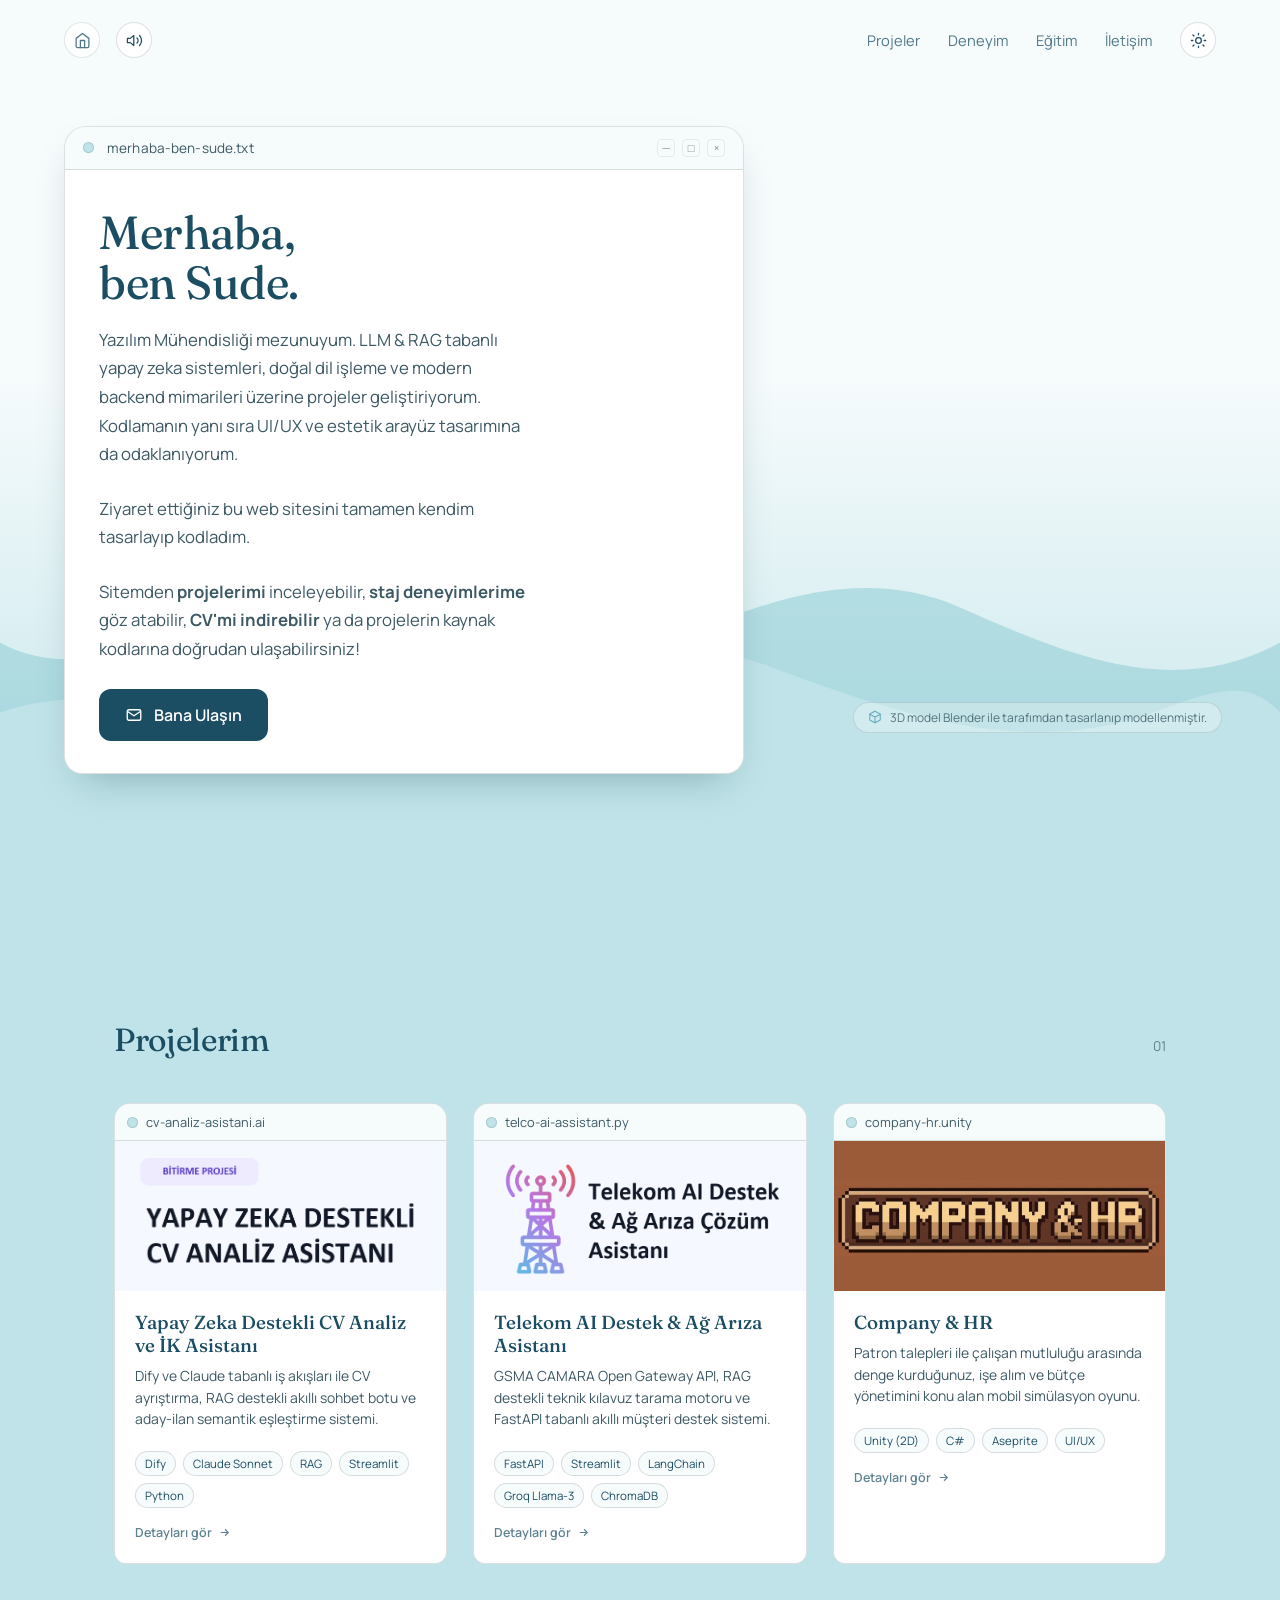
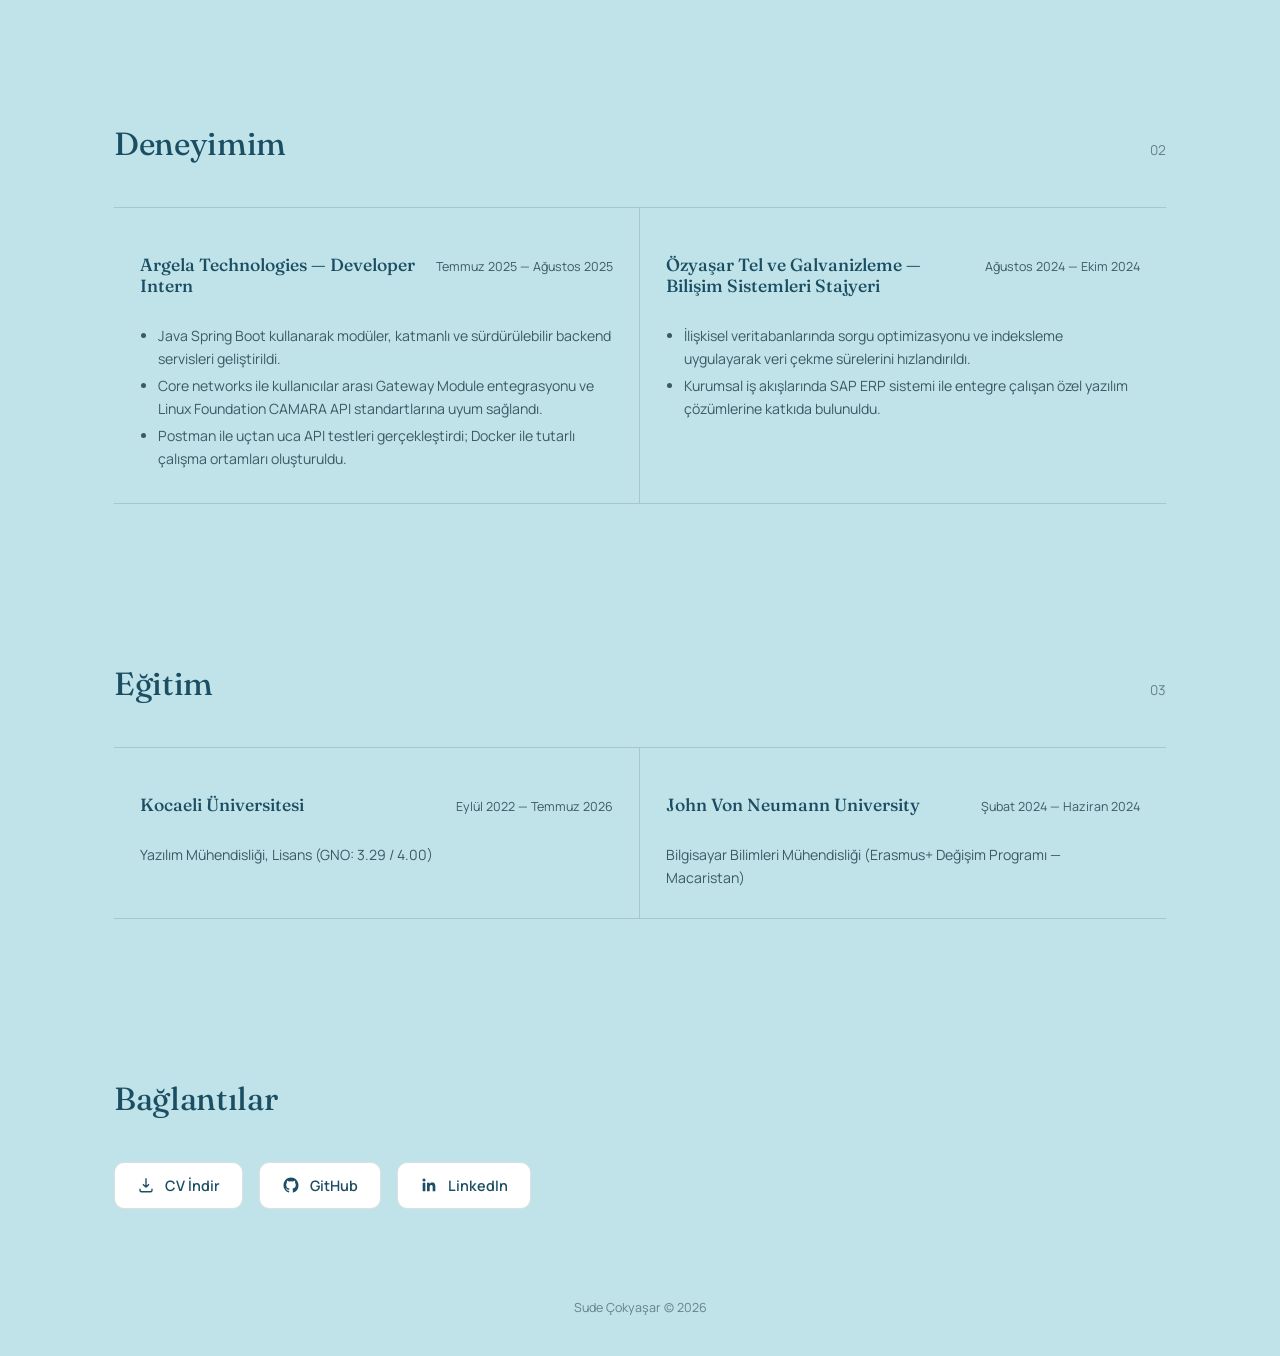
==== portfolyo/sude-portfolyo.html @ 67cbb9df "Add files via upload" ====
<!DOCTYPE html>
<html lang="tr">
<head>
<meta charset="UTF-8">
<meta name="viewport" content="width=device-width, initial-scale=1.0">
<link rel="icon" href="data:image/svg+xml,<svg xmlns=%22http://www.w3.org/2000/svg%22 viewBox=%220 0 100 100%22><text y=%22.8em%22 font-size=%2275%22 text-anchor=%22middle%22 x=%2250%%22>✨</text></svg>">
<title>Sude Çokyaşar — Portfolyo</title>
<link rel="preconnect" href="https://fonts.googleapis.com">
<link rel="preconnect" href="https://fonts.gstatic.com" crossorigin>
<link href="https://fonts.googleapis.com/css2?family=Fraunces:opsz,wght@9..144,300;9..144,450;9..144,600&family=Manrope:wght@400;500;600;700&display=swap" rel="stylesheet">
<!-- 3D Model Viewer -->
<script type="module" src="https://ajax.googleapis.com/ajax/libs/model-viewer/3.4.0/model-viewer.min.js"></script>
<style>
  :root{
    --foam:#f6fbfc;
    --sea-pale:#bfe3e8;
    --sea:#4e9fb0;
    --sea-deep:#1c4e63;
    --ink:#0f232b;
    --ink-soft:#3c5964;
    --sun:#daafe7;
    --line: rgba(15,35,43,0.14);
    --shadow: 0 18px 40px -18px rgba(15,60,75,0.35);
    --card-bg:#ffffff;
    --accent-strong:#1c4e63;
    --btn-hover-text:#1c2b30;
    --wave-back:#8fcdd4;
    --wave-front:#bfe3e8;
    --placeholder-bg: rgba(255,255,255,0.35);
    --shot-border: rgba(28,78,99,0.35);
    --backdrop: rgba(15,35,43,0.55);
    color-scheme: light;
  }
  :root[data-theme="dark"]{
    --foam:#122831;
    --sea-pale:#0a1c23;
    --sea:#2c6a79;
    --sea-deep:#bfe9ee;
    --ink:#eaf6f8;
    --ink-soft:#9dc6ce;
    --sun:#daafe7;
    --line: rgba(234,246,248,0.14);
    --shadow: 0 18px 40px -18px rgba(0,0,0,0.6);
    --card-bg:#0e2029;
    --accent-strong:#2f93a8;
    --btn-hover-text:#1c2b30;
    --wave-back:#123642;
    --wave-front:#0a1c23;
    --placeholder-bg: rgba(255,255,255,0.06);
    --shot-border: rgba(191,227,232,0.35);
    --backdrop: rgba(4,12,16,0.7);
    color-scheme: dark;
  }
  *{box-sizing:border-box;}
  html{scroll-behavior:smooth;}
  body{
    margin:0;
    background:var(--sea-pale);
    color:var(--ink);
    font-family:'Manrope',sans-serif;
    overflow-x:hidden;
    transition:background-color .35s ease, color .35s ease;
  }
  h1,h2,.display{
    font-family:'Fraunces',serif;
    font-weight:450;
    letter-spacing:-0.01em;
    margin:0;
  }
  a{color:inherit;}
  button{font-family:inherit;}

  /* ---------- NAV ---------- */
  .nav{
    position:fixed;
    top:0; left:0; right:0;
    display:flex;
    align-items:center;
    justify-content:space-between;
    padding:22px 5vw;
    z-index:40;
    font-size:0.92rem;
    mix-blend-mode:normal;
  }
  .nav-left, .nav-right{
    display:flex;
    align-items:center;
    gap:16px;
  }
  .nav-right{
    gap:28px;
  }
  .nav a{
    text-decoration:none;
    color:var(--sea-deep);
    opacity:0.75;
    transition:opacity .2s ease;
  }
  .nav a:hover{opacity:1;}
  
  .icon-btn{
    width:36px; height:36px;
    border-radius:50%;
    border:1px solid var(--line);
    background:var(--card-bg);
    color:var(--sea-deep);
    display:flex; align-items:center; justify-content:center;
    cursor:pointer;
    text-decoration:none;
    transition:background-color .3s ease, border-color .3s ease, transform .18s ease;
  }
  .icon-btn:hover{transform:translateY(-2px); opacity:1;}
  .icon-btn svg{width:17px; height:17px;}

  /* ---------- HERO ---------- */
  .hero{
    position:relative;
    min-height:100vh;
    background:linear-gradient(to bottom, var(--foam) 0%, var(--foam) 42%, var(--sea-pale) 100%);
    overflow:hidden;
    display:flex;
    align-items:center;
  }
.hero-inner {
    position: relative;
    z-index: 5;
    width: 100%;
    max-width: 1440px; 
    margin: 0 auto;
    padding: 0 3vw 0 5vw;
    display: grid;
    grid-template-columns: 1.35fr 0.85fr;
    align-items: center;
    gap: 30px;
  }

/* windows-chrome card */
  .chrome-card{
    background:var(--card-bg);
    border-radius:22px 22px 18px 18px;
    box-shadow:var(--shadow);
    border:1px solid var(--line);
    max-width:680px; 
    width:100%;
    overflow:hidden;
    animation:rise 900ms cubic-bezier(.2,.8,.2,1) both;
    transition:background-color .35s ease, border-color .35s ease;
  }
  .chrome-bar{
    display:flex;
    align-items:center;
    gap:9px;
    padding:12px 18px;
    background:var(--foam);
    border-bottom:1px solid var(--line);
  }
  .chrome-dot{
    width:11px;height:11px;border-radius:50%;
    background:var(--sea-pale);
    border:1px solid var(--line);
  }
  .chrome-title{
    font-size:0.85rem;
    color:var(--ink-soft);
    letter-spacing:0.01em;
    margin-left:4px;
  }
  .chrome-icons{margin-left:auto;display:flex;gap:7px;opacity:.5;}
  .chrome-icons span{
    width:18px;height:18px;
    display:flex;align-items:center;justify-content:center;
    font-size:11px;
    border:1px solid var(--line);
    border-radius:4px;
  }
  .chrome-body{padding:38px 34px 32px;}
  .chrome-body h1{
    font-size:2.9rem; 
    line-height:1.08;
    color:var(--sea-deep);
  }
  .chrome-body p{
    margin:18px 0 26px;
    font-size:1.05rem;
    line-height:1.7;
    color:var(--ink-soft);
    max-width:44ch;
  }
  .btn{
    display:inline-flex;
    align-items:center;
    gap:11px;
    background:var(--accent-strong);
    color:#fff;
    border:none;
    padding:15px 26px; 
    border-radius:12px;
    font-size:1rem;
    font-weight:600;
    cursor:pointer;
    transition:transform .18s ease, background .18s ease;
    text-decoration: none;
  }
  .btn:hover{background:var(--sun); color:var(--btn-hover-text); transform:translateY(-2px);}
  .btn svg{width:18px;height:18px;flex-shrink:0;}

  /* ---------- 3D KARAKTER ALANI ---------- */
  .char-interaction-wrap {
    position: relative;
    width: 100%;
    display: flex;
    flex-direction: column;
    align-items: flex-end;
    justify-content: center;
    animation: rise 900ms cubic-bezier(.2,.8,.2,1) 120ms both;
  }

  .char-scene {
    position: relative;
    width: 100%;
    height: 520px;
    display: flex;
    align-items: center;
    justify-content: flex-end;
  }

  /* 3D Model Konteyneri */
  .char-slot {
    width: 480px;
    height: 100%;
    margin-right: -30px;
  }

  model-viewer {
    width: 100%;
    height: 100%;
    outline: none;
    --poster-color: transparent;
  }

  .model-badge {
    display: inline-flex;
    align-items: center;
    gap: 8px;
    margin-top: 14px;
    margin-right: 20px;
    padding: 6px 14px;
    background: var(--placeholder-bg);
    border: 1px solid var(--line);
    border-radius: 20px;
    font-size: 0.75rem;
    color: var(--ink-soft);
    opacity: 0.8;
    backdrop-filter: blur(4px);
    transition: opacity 0.2s ease, transform 0.2s ease;
  }

  .model-badge:hover {
    opacity: 1;
    transform: translateY(-1px);
  }

  .model-badge svg {
    width: 14px;
    height: 14px;
    color: var(--sea);
    flex-shrink: 0;
  }

  @keyframes rise{
    from{opacity:0; transform:translateY(22px);}
    to{opacity:1; transform:translateY(0);}
  }

  /* ---------- WAVES ---------- */
  .wave-wrap{
    position:absolute;
    left:0; right:0; bottom:0;
    height:52vh;
    min-height:340px;
    z-index:1;
    overflow:hidden;
  }
  .wave-wrap svg{
    position:absolute;
    bottom:0;
    left:0;
    width:200%;
    height:100%;
  }
  .wave-back{
    animation:drift 22s linear infinite;
    opacity:0.55;
  }
  .wave-front{
    animation:drift 14s linear infinite reverse;
  }
  @keyframes drift{
    from{transform:translateX(0);}
    to{transform:translateX(-50%);}
  }

  /* ---------- MAIL POPUP ---------- */
  .mail-window{
    position:fixed;
    top:22%;
    left:50%;
    width:min(360px, 86vw);
    background:var(--card-bg);
    border-radius:16px 16px 12px 12px;
    box-shadow:0 30px 60px -20px rgba(10,40,55,0.45);
    border:1px solid var(--line);
    z-index:100;
    display:none;
    transform:translateX(-50%);
    transition:background-color .35s ease, border-color .35s ease;
  }
  .mail-window.open{display:block;}
  .mail-bar{
    display:flex;
    align-items:center;
    gap:8px;
    padding:10px 12px;
    background:var(--foam);
    border-bottom:1px solid var(--line);
    border-radius:16px 16px 0 0;
    cursor:grab;
    user-select:none;
  }
  .mail-bar:active{cursor:grabbing;}
  .mail-title{font-size:0.8rem; color:var(--ink-soft);}
  .mail-close{
    margin-left:auto;
    width:18px;height:18px;
    border:1px solid var(--line);
    border-radius:4px;
    display:flex;align-items:center;justify-content:center;
    font-size:11px;
    cursor:pointer;
    background:none;
    color:var(--ink-soft);
  }
  .mail-body{padding:20px;}
  .mail-body label{
    display:block;
    font-size:0.72rem;
    color:var(--ink-soft);
    margin:12px 0 5px;
  }
  .mail-body label:first-child{margin-top:0;}
  .mail-body input, .mail-body textarea{
    width:100%;
    border:1px solid var(--line);
    border-radius:8px;
    padding:9px 11px;
    font-family:inherit;
    font-size:0.88rem;
    resize:vertical;
    background:var(--foam);
  }
  .mail-body textarea{min-height:80px;}
  .mail-body .btn{width:100%; justify-content:center; margin-top:16px;}

  /* ---------- SECTIONS ---------- */
  section.page{
    position:relative;
    z-index:2;
    max-width:1180px;
    margin:0 auto;
    padding:120px 5vw 40px;
  }
  .section-head{
    display:flex;
    align-items:baseline;
    justify-content:space-between;
    margin-bottom:44px;
  }
  .section-head h2{font-size:2rem; color:var(--sea-deep);}
  .section-head .count{font-size:0.85rem; color:var(--ink-soft); opacity:0.7;}

  /* projects */
  .projects-grid{
    display:grid;
    grid-template-columns:repeat(3, 1fr);
    gap:26px;
  }
  .project-card{
    background:var(--card-bg);
    border:1px solid var(--line);
    border-radius:16px 16px 12px 12px;
    overflow:hidden;
    opacity:0;
    transform:translateY(36px);
    transition:opacity .7s cubic-bezier(.2,.8,.2,1), transform .7s cubic-bezier(.2,.8,.2,1), box-shadow .25s ease, background-color .35s ease, border-color .35s ease;
    cursor:pointer;
  }
  .project-card.is-visible{opacity:1; transform:translateY(0);}
  .project-card:hover{box-shadow:var(--shadow); transform:translateY(-5px);}
  .project-card.is-visible:hover{transform:translateY(-5px);}
  .project-card:nth-child(1){transition-delay:0ms;}
  .project-card:nth-child(2){transition-delay:110ms;}
  .project-card:nth-child(3){transition-delay:220ms;}

  .project-top{
    display:flex; align-items:center; gap:8px;
    padding:9px 12px;
    background:var(--foam);
    border-bottom:1px solid var(--line);
  }
  .project-media{
    height:150px;
    background:linear-gradient(135deg, var(--sea-pale), var(--sea));
    position:relative;
    overflow:hidden;
  }
  .project-media::after{
  
    position:absolute; inset:0;
    background:
      radial-gradient(circle at 30% 30%, rgba(255,255,255,0.35), transparent 55%),
      radial-gradient(circle at 75% 70%, rgba(28,78,99,0.25), transparent 50%);
  }
  .project-body{padding:20px 20px 22px; position:relative; overflow:hidden;}
  .project-body h3{
    font-family:'Fraunces',serif;
    font-size:1.18rem;
    color:var(--sea-deep);
    margin:0 0 8px;
    font-weight:500;
  }
  .project-body p{
    font-size:0.87rem;
    line-height:1.55;
    color:var(--ink-soft);
    margin:0 0 16px;
    min-height:70px;
  }
  .tag-row{display:flex; flex-wrap:wrap; gap:7px;}
  .tag{
    font-size:0.72rem;
    padding:4px 9px;
    border-radius:20px;
    background:var(--foam);
    border:1px solid var(--line);
    color:var(--sea-deep);
  }
  .view-more{
    display:flex; align-items:center; gap:6px;
    margin-top:16px;
    font-size:0.78rem;
    font-weight:600;
    color:var(--sea-deep);
    opacity:0.7;
    transition:opacity .2s ease, gap .2s ease;
  }
  .project-card:hover .view-more{opacity:1; gap:10px;}
  .view-more svg{width:13px; height:13px;}

  /* hover feature overlay */
  .feature-overlay{
    position:absolute;
    inset:0;
    background:var(--card-bg);
    padding:20px 20px 22px;
    display:flex;
    flex-direction:column;
    justify-content:center;
    transform:translateY(102%);
    transition:transform .5s cubic-bezier(.16,1,.3,1);
    z-index:2;
  }
  .project-card:hover .feature-overlay{transform:translateY(0);}
  .feature-overlay h4{
    font-family:'Fraunces',serif;
    font-size:1.02rem;
    font-weight:500;
    color:var(--sea-deep);
    margin:0 0 12px;
  }
  .feature-overlay ul{margin:0; padding:0; list-style:none;}
  .feature-overlay li{
    position:relative;
    padding-left:18px;
    margin-bottom:8px;
    font-size:0.85rem;
    line-height:1.5;
    color:var(--ink-soft);
  }
  .feature-overlay li::before{
    content:"";
    position:absolute;
    left:0; top:7px;
    width:6px; height:6px;
    border-radius:50%;
    background:var(--sun);
  }

  /* experience & education */
  .exp-grid{
    display:grid;
    grid-template-columns:1fr 1fr;
    gap:0;
    border-top:1px solid var(--line);
  }
  .exp-item{
    padding:28px 26px;
    border-bottom:1px solid var(--line);
    cursor:default;
  }
  .exp-item:nth-child(odd){border-right:1px solid var(--line);}
  .exp-head{display:flex; justify-content:space-between; align-items:baseline; gap: 16px; margin-bottom:12px;}
  .exp-head h3{font-family:'Fraunces',serif; font-size:1.1rem; color:var(--sea-deep); font-weight:500;}
  .exp-head time{font-size:0.78rem; color:var(--ink-soft); white-space: nowrap;}
  .exp-item ul{margin:0; padding-left:18px; color:var(--ink-soft); font-size:0.88rem; line-height:1.6;}
  .exp-item li{margin-bottom:5px;}
  .exp-item .edu-sub{font-size:0.88rem; color:var(--ink-soft); margin:0; line-height:1.6;}

  /* Deneyim Hover Takip Baloncukları */
  .skill-bubble{
    position:fixed;
    left:0; top:0;
    pointer-events:none;
    z-index:70;
    padding:12px 24px;
    border-radius:999px;
    font-family:'Manrope',sans-serif;
    font-size:0.95rem;
    font-weight:700;
    letter-spacing:0.01em;
    color:var(--ink);
    background:var(--sun);
    border:2px solid var(--card-bg);
    box-shadow:0 14px 30px -10px rgba(15,35,43,0.5);
    white-space:nowrap;
    opacity:0;
    transform:translate(-50%,-50%) scale(0.6);
    transition:opacity .28s ease;
    will-change:transform, opacity, left, top;
  }
  .skill-bubble.is-visible{opacity:1;}

  /* links */
  .links-row{display:flex; gap:16px; flex-wrap:wrap;}
  .link-pill{
    display:inline-flex; align-items:center; gap:10px;
    padding:13px 22px;
    border-radius:10px;
    border:1px solid var(--line);
    background:var(--card-bg);
    text-decoration:none;
    color:var(--sea-deep);
    font-weight:600;
    font-size:0.9rem;
    transition:transform .18s ease, box-shadow .18s ease, background-color .35s ease, border-color .35s ease;
  }
  .link-pill:hover{transform:translateY(-2px); box-shadow:var(--shadow);}
  .link-pill svg{width:18px; height:18px;}

  footer{
    text-align:center;
    padding:50px 5vw 40px;
    font-size:0.78rem;
    color:var(--ink-soft);
    opacity:0.7;
  }

  /* ---------- PROJECT MODAL (Ortalanmış ve Taşınabilir) ---------- */
  .modal-backdrop{
    position:fixed;
    inset:0;
    background:var(--backdrop);
    backdrop-filter:blur(3px);
    display:none;
    align-items:center;
    justify-content:center;
    z-index:200;
  }
  .modal-backdrop.open{display:flex;}
  
  .modal-panel{
    position:absolute;
    background:var(--card-bg);
    width:min(760px, 90vw);
    max-height:85vh;
    overflow-y:auto;
    border-radius:16px 16px 14px 14px;
    box-shadow:0 40px 80px -20px rgba(10,40,55,0.5);
    border:1px solid var(--line);
    animation:rise 420ms cubic-bezier(.2,.8,.2,1) both;
    transition:background-color .35s ease, border-color .35s ease;
  }
  
  .modal-drag-bar{
    display:flex;
    align-items:center;
    gap:8px;
    padding:10px 12px;
    background:var(--foam);
    border-bottom:1px solid var(--line);
    border-radius:16px 16px 0 0;
    cursor:grab;
    user-select:none;
  }
  .modal-drag-bar:active{cursor:grabbing;}

  .modal-close{
    margin-left:auto;
    width:18px;height:18px;
    border:1px solid var(--line);
    border-radius:4px;
    display:flex;align-items:center;justify-content:center;
    font-size:11px;
    cursor:pointer;
    background:none;
    color:var(--ink-soft);
  }
  .modal-body{padding:32px 34px 36px;}
  .modal-body h3{
    font-family:'Fraunces',serif;
    font-size:1.7rem;
    font-weight:500;
    color:var(--sea-deep);
    margin:0 0 6px;
  }
  .modal-body .modal-desc{
    font-size:0.94rem;
    line-height:1.7;
    color:var(--ink-soft);
    margin:0 0 22px;
    max-width:60ch;
  }
  .shot-grid{
    display:grid;
    grid-template-columns:repeat(3, 1fr);
    gap:12px;
    margin-bottom:24px;
  }
  .shot-grid .shot{
    aspect-ratio:16/10;
    border-radius:10px;
    background:linear-gradient(135deg, var(--sea-pale), var(--sea));
    border:1px dashed var(--shot-border);
    position:relative;
    overflow:hidden;
  }
  .shot::after{
    position:absolute; inset:0;
    display:flex; align-items:center; justify-content:center;
    font-size:0.68rem;
    color:var(--sea-deep);
    opacity:0.6;
    text-align:center;
    padding:0 6px;
  }

.modal-actions{display:flex; gap:12px; flex-wrap:wrap; margin-top:4px;}
  .modal-actions .btn.ghost{
    text-decoration: none;
    background:var(--card-bg);
    color:var(--sea-deep);
    border:1px solid var(--line);
  }
  .modal-actions .btn.ghost:hover{
    background:var(--foam);
    color:var(--sea-deep);
    border-color:var(--sea);
    transform:translateY(-2px);
  }

@media (max-width: 880px){
    .nav{padding:18px 5vw;}
    .hero-inner{grid-template-columns:1fr; text-align:left; gap:24px;}
    .char-interaction-wrap{order:-1; min-height:320px;}
    .char-scene{height:280px; justify-content:center;}
    .char-slot{width:220px; margin-right:0;}
    .model-badge{margin-right:0; justify-content:center;}
    
    .chrome-card{max-width:100%; margin:0 auto;}
    .chrome-body{padding:26px 22px 24px;}
    .chrome-body h1{font-size:2.2rem;}
    .hero-desc{font-size:0.95rem; line-height:1.6;}
    .btn{width:100%; justify-content:center;}

    .projects-grid{grid-template-columns:1fr;}
    .exp-grid{grid-template-columns:1fr;}
    .exp-item:nth-child(odd){border-right:none;}
  }
  @media (prefers-reduced-motion: reduce){
    .wave-back, .wave-front{animation:none;}
    .chrome-card, .char-interaction-wrap{animation:none;}
    .project-card{transition:none;}
  }
</style>
</head>
<body id="top">

  <!-- NAV -->
  <nav class="nav">
    <div class="nav-left">
      <a href="#top" class="icon-btn" aria-label="Başa Dön" title="Sayfa Başına Dön">
        <svg viewBox="0 0 24 24" fill="none" stroke="currentColor" stroke-width="1.8" stroke-linecap="round" stroke-linejoin="round">
          <path d="M3 9l9-7 9 7v11a2 2 0 0 1-2 2H5a2 2 0 0 1-2-2z"/>
          <polyline points="9 22 9 12 15 12 15 22"/>
        </svg>
      </a>
      <button class="icon-btn" id="musicToggle" aria-label="Müziği Kapat" title="Arka Plan Müziği">
        <svg id="musicIcon" viewBox="0 0 24 24" fill="none" stroke="currentColor" stroke-width="1.8" stroke-linecap="round" stroke-linejoin="round">
          <polygon points="11 5 6 9 2 9 2 15 6 15 11 19 11 5"/>
          <path d="M19.07 4.93a10 10 0 0 1 0 14.14M15.54 8.46a5 5 0 0 1 0 7.07"/>
        </svg>
      </button>
    </div>

    <div class="nav-right">
      <a href="#projeler">Projeler</a>
      <a href="#deneyim">Deneyim</a>
      <a href="#egitim">Eğitim</a>
      <a href="#iletisim">İletişim</a>
      <button class="icon-btn" id="themeToggle" aria-label="Karanlık modu aç">
        <svg id="themeIcon" viewBox="0 0 24 24" fill="none" stroke="currentColor" stroke-width="1.8" stroke-linecap="round" stroke-linejoin="round">
          <circle cx="12" cy="12" r="4"/>
          <path d="M12 2v2M12 20v2M4.2 4.2l1.4 1.4M18.4 18.4l1.4 1.4M2 12h2M20 12h2M4.2 19.8l1.4-1.4M18.4 5.6l1.4-1.4"/>
        </svg>
      </button>
    </div>
  </nav>

  <!-- HERO -->
  <header class="hero">
    <div class="hero-inner">
      <div class="chrome-card">
        <div class="chrome-bar">
          <span class="chrome-dot"></span>
          <span class="chrome-title">merhaba-ben-sude.txt</span>
          <div class="chrome-icons"><span>—</span><span>□</span><span>×</span></div>
        </div>
        <div class="chrome-body">
          <h1>Merhaba,<br>ben Sude.</h1>
          <p>Yazılım Mühendisliği mezunuyum. LLM & RAG tabanlı yapay zeka sistemleri, doğal dil işleme ve modern backend mimarileri üzerine projeler geliştiriyorum. Kodlamanın yanı sıra UI/UX ve estetik arayüz tasarımına da odaklanıyorum.</p>
            <p> Ziyaret ettiğiniz bu web sitesini tamamen kendim tasarlayıp kodladım. </p>
            <p> Sitemden <strong>projelerimi</strong> inceleyebilir, <strong>staj deneyimlerime</strong> göz atabilir, <strong>CV'mi indirebilir</strong> ya da projelerin kaynak kodlarına doğrudan ulaşabilirsiniz!</p>
          <button class="btn" id="openMail">
            <svg viewBox="0 0 24 24" fill="none" stroke="currentColor" stroke-width="1.8"><rect x="3" y="5" width="18" height="14" rx="2"/><path d="M3 7l9 6 9-6"/></svg>
            Bana Ulaşın
          </button>
        </div>
      </div>

      <!-- 3D Model & Rozet -->
      <div class="char-interaction-wrap">
        <div class="char-scene">
          <div class="char-slot">
            <model-viewer 
              src="assets/karakter.glb" 
              alt="Sude 3D Karakter" 
              auto-rotate 
              camera-controls 
              rotation-per-second="18deg"
              shadow-intensity="0" 
              exposure="0.75" 
              tone-mapping="aces"
              camera-orbit="90deg 75deg 75%"
              camera-target="auto auto auto"
              field-of-view="8deg">
            </model-viewer>
          </div>
        </div>
        <div class="model-badge">
          <svg viewBox="0 0 24 24" fill="none" stroke="currentColor" stroke-width="1.8">
            <path d="M12 2l9 4.9V17L12 22l-9-5V6.9L12 2z"/>
            <path d="M12 22V12M12 12L2.5 7.2M12 12l9.5-4.8"/>
          </svg>
          <span>3D model Blender ile tarafımdan tasarlanıp modellenmiştir.</span>
        </div>
      </div>
    </div>

    <div class="wave-wrap" aria-hidden="true">
      <svg class="wave-back" viewBox="0 0 2400 400" preserveAspectRatio="none">
        <defs>
          <path id="waveBackUnit" style="fill:var(--wave-back)" d="M0,180
            C100,230 200,130 300,160
            C400,190 500,230 600,190
            C700,150 800,110 900,150
            C1000,190 1100,230 1200,180
            L1200,400 L0,400 Z"/>
        </defs>
        <use href="#waveBackUnit" x="0"/>
        <use href="#waveBackUnit" x="1200"/>
      </svg>
      <svg class="wave-front" viewBox="0 0 2400 400" preserveAspectRatio="none">
        <defs>
          <path id="waveFrontUnit" style="fill:var(--wave-front)" d="M0,240
            C120,200 240,280 360,240
            C480,200 600,160 720,200
            C840,240 960,280 1080,240
            C1140,220 1170,210 1200,240
            L1200,400 L0,400 Z"/>
        </defs>
        <use href="#waveFrontUnit" x="0"/>
        <use href="#waveFrontUnit" x="1200"/>
      </svg>
    </div>
  </header>

  <!-- MAIL POPUP -->
  <div class="mail-window" id="mailWindow">
    <div class="mail-bar" id="mailDrag">
      <span class="chrome-dot"></span>
      <span class="mail-title">Yeni E-posta</span>
      <button class="mail-close" id="closeMail">×</button>
    </div>
    <div class="mail-body">
      <label for="fName">Adınız</label>
      <input id="fName" type="text" placeholder="Adınız Soyadınız">
      <label for="fSubject">Konu</label>
      <input id="fSubject" type="text" placeholder="Mesaj konusu">
      <label for="fMsg">Mesajınız</label>
      <textarea id="fMsg" placeholder="Merhaba Sude, ..."></textarea>
      <button class="btn" type="button" onclick="window.location.href='mailto:sudecokyasar@gmail.com?subject='+encodeURIComponent(document.getElementById('fSubject').value)+'&body='+encodeURIComponent(document.getElementById('fMsg').value)">Gönder</button>
    </div>
  </div>

  <!-- PROJECT DETAIL MODAL (Ortalanmış ve Taşınabilir) -->
  <div class="modal-backdrop" id="modalBackdrop">
    <div class="modal-panel" id="modalPanel">
      <div class="chrome-bar modal-drag-bar" id="modalDrag">
        <span class="chrome-dot"></span>
        <span class="chrome-title" id="modalWindowTitle">proje.detay</span>
        <div class="chrome-icons" style="margin-left:auto;">
          <button class="modal-close" id="modalClose">×</button>
        </div>
      </div>
      <div class="modal-body">
        <h3 id="modalTitle"></h3>
        <p class="modal-desc" id="modalDesc"></p>
        <div class="shot-grid">
          <div class="shot"></div>
          <div class="shot"></div>
          <div class="shot"></div>
        </div>
        <div class="tag-row" id="modalTags" style="margin-bottom:22px;"></div>
        <div class="modal-actions">
          <a class="btn" id="modalRepo" href="https://github.com/sudecokyasar" target="_blank" rel="noopener">
            <svg viewBox="0 0 24 24" fill="currentColor"><path d="M12 2C6.48 2 2 6.58 2 12.25c0 4.53 2.87 8.37 6.84 9.73.5.1.68-.22.68-.49 0-.24-.01-1.04-.01-1.88-2.78.62-3.37-1.21-3.37-1.21-.45-1.18-1.11-1.49-1.11-1.49-.91-.64.07-.63.07-.63 1 .07 1.53 1.05 1.53 1.05.89 1.56 2.34 1.11 2.91.85.09-.66.35-1.11.63-1.37-2.22-.26-4.56-1.14-4.56-5.06 0-1.12.39-2.03 1.03-2.75-.1-.26-.45-1.31.1-2.73 0 0 .84-.28 2.75 1.05a9.3 9.3 0 0 1 5 0c1.91-1.33 2.75-1.05 2.75-1.05.55 1.42.2 2.47.1 2.73.64.72 1.03 1.63 1.03 2.75 0 3.93-2.34 4.79-4.57 5.05.36.32.68.94.68 1.9 0 1.37-.01 2.47-.01 2.81 0 .27.18.6.69.49A10.26 10.26 0 0 0 22 12.25C22 6.58 17.52 2 12 2Z"/></svg>
            GitHub Reposu
          </a>
          <a class="btn ghost" id="modalDemo" href="#" target="_blank" rel="noopener">Canlı Demo</a>
        </div>
      </div>
    </div>
  </div>

  <!-- PROJECTS -->
  <section class="page" id="projeler">
    <div class="section-head">
      <h2>Projelerim</h2>
      <span class="count">01</span>
    </div>
    <div class="projects-grid">

      <article class="project-card" data-project="talentlens">
        <div class="project-top"><span class="chrome-dot"></span><span class="mail-title">cv-analiz-asistani.ai</span></div>
        <div class="project-media"><img src="assets\cv-analiz-asistanı.png" alt="Proje Ekran Görüntüsü" style="width:100%; height:100%; object-fit:cover;"></div>
        <div class="project-body">
          <h3>Yapay Zeka Destekli CV Analiz ve İK Asistanı</h3>
          <p>Dify ve Claude tabanlı iş akışları ile CV ayrıştırma, RAG destekli akıllı sohbet botu ve aday-ilan semantik eşleştirme sistemi.</p>
          <div class="tag-row">
            <span class="tag">Dify</span><span class="tag">Claude Sonnet</span><span class="tag">RAG</span><span class="tag">Streamlit</span><span class="tag">Python</span>
          </div>
          <div class="view-more">
            Detayları gör
            <svg viewBox="0 0 24 24" fill="none" stroke="currentColor" stroke-width="2"><path d="M5 12h14M13 6l6 6-6 6"/></svg>
          </div>
          <div class="feature-overlay">
            <h4>Öne Çıkanlar</h4>
            <ul>
              <li>%86.7 alan doğruluğu ile JSON şema dönüşümü</li>
              <li>RAG destekli akıllı İK sohbet botu</li>
              <li>NDCG@5 skorunda 0.908 başarı</li>
              <li>Streamlit üzerinde interaktif kontrol paneli</li>
            </ul>
          </div>
        </div>
      </article>

      <article class="project-card" data-project="telcoai">
        <div class="project-top">
          <span class="chrome-dot"></span>
          <span class="mail-title">telco-ai-assistant.py</span>
        </div>
        <div class="project-media">
          <img src="assets/telecom.png" alt="TelcoAI Ekran Görüntüsü" style="width:100%; height:100%; object-fit:cover;">
        </div>
        <div class="project-body">
          <h3>Telekom AI Destek &amp; Ağ Arıza Asistanı</h3>
          <p>GSMA CAMARA Open Gateway API, RAG destekli teknik kılavuz tarama motoru ve FastAPI tabanlı akıllı müşteri destek sistemi.</p>
          <div class="tag-row">
            <span class="tag">FastAPI</span>
            <span class="tag">Streamlit</span>
            <span class="tag">LangChain</span>
            <span class="tag">Groq Llama-3</span>
            <span class="tag">ChromaDB</span>
          </div>
          <div class="view-more">
            Detayları gör
            <svg viewBox="0 0 24 24" fill="none" stroke="currentColor" stroke-width="2"><path d="M5 12h14M13 6l6 6-6 6"/></svg>
          </div>
          <div class="feature-overlay">
            <h4>Öne Çıkanlar</h4>
            <ul>
              <li>GSMA CAMARA Open Gateway API entegrasyonu</li>
              <li>ChromaDB ve MiniLM ile RAG tabanlı teknik kılavuz arama</li>
              <li>Groq LLM (Llama-3.1-70B) ile dinamik Tool Calling</li>
              <li>Canlı abone kokpiti ve Streamlit arayüzü</li>
            </ul>
          </div>
        </div>
      </article>

      <article class="project-card" data-project="companyhr">
        <div class="project-top"><span class="chrome-dot"></span><span class="mail-title">company-hr.unity</span></div>
        <div class="project-media"><img src="assets/hr.png" alt="Company & HR Ekran Görüntüsü" style="width:100%; height:100%; object-fit:cover;"></div>
        <div class="project-body">
          <h3>Company &amp; HR</h3>
          <p>Patron talepleri ile çalışan mutluluğu arasında denge kurduğunuz, işe alım ve bütçe yönetimini konu alan mobil simülasyon oyunu.</p>
          <div class="tag-row">
            <span class="tag">Unity (2D)</span><span class="tag">C#</span><span class="tag">Aseprite</span><span class="tag">UI/UX</span>
          </div>
          <div class="view-more">
            Detayları gör
            <svg viewBox="0 0 24 24" fill="none" stroke="currentColor" stroke-width="2"><path d="M5 12h14M13 6l6 6-6 6"/></svg>
          </div>
          <div class="feature-overlay">
            <h4>Öne Çıkanlar</h4>
            <ul>
              <li>Dinamik ofis ortamı ve gerçekçi karar mekanizmaları</li>
              <li>Aday CV inceleme ve akıllı işe alım modülü</li>
              <li>Patron aramaları ve yüz yüze çalışan iletişimi</li>
              <li>Bütçe, maaş yönetimi ve ofis motivasyon etkinlikleri</li>
            </ul>
          </div>
        </div>
      </article>
    </div>
  </section>

  <!-- EXPERIENCE -->
  <section class="page" id="deneyim">
    <div class="section-head">
      <h2>Deneyimim</h2>
      <span class="count">02</span>
    </div>
    <div class="exp-grid">
      <div class="exp-item" data-skills="Spring Boot,CAMARA API,Java,Gateway,Docker,Postman">
        <div class="exp-head">
          <h3>Argela Technologies — Developer Intern</h3>
          <time>Temmuz 2025 — Ağustos 2025</time>
        </div>
        <ul>
          <li>Java Spring Boot kullanarak modüler, katmanlı ve sürdürülebilir backend servisleri geliştirildi.</li>
          <li>Core networks ile kullanıcılar arası Gateway Module entegrasyonu ve Linux Foundation CAMARA API standartlarına uyum sağlandı.</li>
          <li>Postman ile uçtan uca API testleri gerçekleştirdi; Docker ile tutarlı çalışma ortamları oluşturuldu.</li>
        </ul>
      </div>
      <div class="exp-item" data-skills="Veritabanı Optimizasyonu,Sistem Entegrasyonu,İndeksleme,SAP ERP,SQL">
        <div class="exp-head">
          <h3>Özyaşar Tel ve Galvanizleme — Bilişim Sistemleri Stajyeri</h3>
          <time>Ağustos 2024 — Ekim 2024</time>
        </div>
        <ul>
          <li>İlişkisel veritabanlarında sorgu optimizasyonu ve indeksleme uygulayarak veri çekme sürelerini hızlandırıldı.</li>
          <li>Kurumsal iş akışlarında SAP ERP sistemi ile entegre çalışan özel yazılım çözümlerine katkıda bulunuldu.</li>
        </ul>
      </div>
    </div>
  </section>

  <!-- EDUCATION -->
  <section class="page" id="egitim">
    <div class="section-head">
      <h2>Eğitim</h2>
      <span class="count">03</span>
    </div>
    <div class="exp-grid">
      <div class="exp-item">
        <div class="exp-head">
          <h3>Kocaeli Üniversitesi</h3>
          <time>Eylül 2022 — Temmuz 2026</time>
        </div>
        <p class="edu-sub">Yazılım Mühendisliği, Lisans (GNO: 3.29 / 4.00)</p>
      </div>
      <div class="exp-item">
        <div class="exp-head">
          <h3>John Von Neumann University</h3>
          <time>Şubat 2024 — Haziran 2024</time>
        </div>
        <p class="edu-sub">Bilgisayar Bilimleri Mühendisliği (Erasmus+ Değişim Programı — Macaristan)</p>
      </div>
    </div>
  </section>

  <!-- LINKS -->
  <section class="page" id="iletisim">
    <div class="section-head">
      <h2>Bağlantılar</h2>
    </div>
    <div class="links-row">
      <a class="link-pill" href="SudeCokyasar_CV.pdf" download="Sude_Cokyasar_CV.pdf">
        <svg viewBox="0 0 24 24" fill="none" stroke="currentColor" stroke-width="1.8"><path d="M12 3v12m0 0l-4-4m4 4l4-4M4 17v2a2 2 0 0 0 2 2h12a2 2 0 0 0 2-2v-2"/></svg>
        CV İndir
      </a>
      <a class="link-pill" href="https://github.com/sudecokyasar" target="_blank" rel="noopener">
        <svg viewBox="0 0 24 24" fill="currentColor"><path d="M12 2C6.48 2 2 6.58 2 12.25c0 4.53 2.87 8.37 6.84 9.73.5.1.68-.22.68-.49 0-.24-.01-1.04-.01-1.88-2.78.62-3.37-1.21-3.37-1.21-.45-1.18-1.11-1.49-1.11-1.49-.91-.64.07-.63.07-.63 1 .07 1.53 1.05 1.53 1.05.89 1.56 2.34 1.11 2.91.85.09-.66.35-1.11.63-1.37-2.22-.26-4.56-1.14-4.56-5.06 0-1.12.39-2.03 1.03-2.75-.1-.26-.45-1.31.1-2.73 0 0 .84-.28 2.75 1.05a9.3 9.3 0 0 1 5 0c1.91-1.33 2.75-1.05 2.75-1.05.55 1.42.2 2.47.1 2.73.64.72 1.03 1.63 1.03 2.75 0 3.93-2.34 4.79-4.57 5.05.36.32.68.94.68 1.9 0 1.37-.01 2.47-.01 2.81 0 .27.18.6.69.49A10.26 10.26 0 0 0 22 12.25C22 6.58 17.52 2 12 2Z"/></svg>
        GitHub
      </a>
      <a class="link-pill" href="https://www.linkedin.com/in/sude-çokyaşar-139832252/" target="_blank" rel="noopener">
        <svg viewBox="0 0 24 24" fill="currentColor"><path d="M20.45 20.45h-3.55v-5.57c0-1.33-.02-3.03-1.85-3.03-1.86 0-2.14 1.45-2.14 2.94v5.66H9.36V9h3.41v1.56h.05c.48-.9 1.63-1.85 3.36-1.85 3.6 0 4.27 2.37 4.27 5.45v6.29ZM5.34 7.43a2.06 2.06 0 1 1 0-4.12 2.06 2.06 0 0 1 0 4.12ZM7.12 20.45H3.56V9h3.56v11.45Z"/></svg>
        LinkedIn
      </a>
    </div>
  </section>

  <!-- Resim Büyük Önizleme (Lightbox) Katmanı -->
  <div id="lightbox" style="position:fixed; inset:0; background:rgba(0,0,0,0.88); z-index:300; display:none; align-items:center; justify-content:center; padding:4vw; user-select:none;">
    <button onclick="closeLightbox()" style="position:absolute; top:24px; right:28px; background:none; border:none; color:#fff; font-size:2.2rem; cursor:pointer; z-index:310; opacity:0.8; transition:opacity 0.2s;" onmouseover="this.style.opacity=1" onmouseout="this.style.opacity=0.8">×</button>
    <button onclick="changeSlide(-1)" style="position:absolute; left:24px; background:rgba(255,255,255,0.1); border:1px solid rgba(255,255,255,0.2); color:#fff; width:48px; height:48px; border-radius:50%; font-size:1.4rem; display:flex; align-items:center; justify-content:center; cursor:pointer; z-index:310; transition:background 0.2s;" onmouseover="this.style.background='rgba(255,255,255,0.25)'" onmouseout="this.style.background='rgba(255,255,255,0.1)'">‹</button>
    <img id="lightboxImg" src="" alt="Büyük Görünüm" style="max-width:85%; max-height:85vh; border-radius:12px; box-shadow:0 25px 50px rgba(0,0,0,0.6); object-fit:contain;">
    <button onclick="changeSlide(1)" style="position:absolute; right:24px; background:rgba(255,255,255,0.1); border:1px solid rgba(255,255,255,0.2); color:#fff; width:48px; height:48px; border-radius:50%; font-size:1.4rem; display:flex; align-items:center; justify-content:center; cursor:pointer; z-index:310; transition:background 0.2s;" onmouseover="this.style.background='rgba(255,255,255,0.25)'" onmouseout="this.style.background='rgba(255,255,255,0.1)'">›</button>
  </div>

  <footer>Sude Çokyaşar © 2026</footer>

<script>
  // ---------- SES MOTORU (Web Audio API) ----------
  let audioCtx = null;

  function initAudio() {
    if (!audioCtx) {
      audioCtx = new (window.AudioContext || window.webkitAudioContext)();
    }
    if (audioCtx.state === 'suspended') {
      audioCtx.resume();
    }
  }

  function playHoverSound() {
    try {
      initAudio();
      const osc = audioCtx.createOscillator();
      const gain = audioCtx.createGain();
      
      osc.type = 'sine';
      osc.frequency.setValueAtTime(420, audioCtx.currentTime);
      osc.frequency.exponentialRampToValueAtTime(780, audioCtx.currentTime + 0.05);

      gain.gain.setValueAtTime(0.04, audioCtx.currentTime);
      gain.gain.exponentialRampToValueAtTime(0.001, audioCtx.currentTime + 0.05);

      osc.connect(gain);
      gain.connect(audioCtx.destination);

      osc.start();
      osc.stop(audioCtx.currentTime + 0.05);
    } catch (e) {}
  }

  function playClickSound() {
    try {
      initAudio();
      const osc = audioCtx.createOscillator();
      const gain = audioCtx.createGain();

      osc.type = 'sine';
      osc.frequency.setValueAtTime(580, audioCtx.currentTime);
      osc.frequency.exponentialRampToValueAtTime(840, audioCtx.currentTime + 0.02);
      osc.frequency.exponentialRampToValueAtTime(320, audioCtx.currentTime + 0.08);

      gain.gain.setValueAtTime(0.06, audioCtx.currentTime);
      gain.gain.exponentialRampToValueAtTime(0.0001, audioCtx.currentTime + 0.08);

      osc.connect(gain);
      gain.connect(audioCtx.destination);

      osc.start();
      osc.stop(audioCtx.currentTime + 0.08);
    } catch (e) {}
  }

  function playBubblePopSound(index = 0) {
    try {
      initAudio();
      const osc = audioCtx.createOscillator();
      const gain = audioCtx.createGain();

      osc.type = 'sine';
      const baseFreq = 520 + (index * 70);
      osc.frequency.setValueAtTime(baseFreq, audioCtx.currentTime);
      osc.frequency.exponentialRampToValueAtTime(baseFreq * 1.45, audioCtx.currentTime + 0.07);

      gain.gain.setValueAtTime(0.035, audioCtx.currentTime);
      gain.gain.exponentialRampToValueAtTime(0.0001, audioCtx.currentTime + 0.07);

      osc.connect(gain);
      gain.connect(audioCtx.destination);

      osc.start();
      osc.stop(audioCtx.currentTime + 0.07);
    } catch (e) {}
  }

  document.querySelectorAll('button, a, .project-card').forEach(el => {
    el.addEventListener('mouseenter', playHoverSound);
    el.addEventListener('click', playClickSound);
  });

  // ---------- SOFT ARKA PLAN MÜZİĞİ SENTEZLEYİCİSİ ----------
  let isMusicPlaying = true;
  let musicInterval = null;
  let activeNodes = [];
  const musicToggle = document.getElementById('musicToggle');
  const musicIcon = document.getElementById('musicIcon');

  const soundOnIcon = '<polygon points="11 5 6 9 2 9 2 15 6 15 11 19 11 5"/><path d="M19.07 4.93a10 10 0 0 1 0 14.14M15.54 8.46a5 5 0 0 1 0 7.07"/>';
  const soundOffIcon = '<polygon points="11 5 6 9 2 9 2 15 6 15 11 19 11 5"/><line x1="23" y1="9" x2="17" y2="15"/><line x1="17" y1="9" x2="23" y2="15"/>';

  const chords = [
    [261.63, 329.63, 392.00, 493.88],
    [220.00, 261.63, 329.63, 392.00],
    [174.61, 220.00, 261.63, 329.63],
    [196.00, 246.94, 293.66, 329.63]
  ];
  let chordIndex = 0;

  function startMusicLoop() {
    if (!musicInterval) {
      playSoftChord(chords[chordIndex]);
      musicInterval = setInterval(() => {
        chordIndex = (chordIndex + 1) % chords.length;
        playSoftChord(chords[chordIndex]);
      }, 3400);
    }
  }

  function stopMusicLoop() {
    if (musicInterval) {
      clearInterval(musicInterval);
      musicInterval = null;
    }
    activeNodes.forEach(({ osc, gain }) => {
      try {
        gain.gain.cancelScheduledValues(audioCtx.currentTime);
        gain.gain.setValueAtTime(0, audioCtx.currentTime);
        osc.stop(audioCtx.currentTime);
      } catch (e) {}
    });
    activeNodes = [];
  }

  function playSoftChord(frequencies) {
    if (!isMusicPlaying || !audioCtx) return;
    
    frequencies.forEach((freq, idx) => {
      const osc = audioCtx.createOscillator();
      const gain = audioCtx.createGain();
      const filter = audioCtx.createBiquadFilter();

      osc.type = 'sine';
      osc.frequency.setValueAtTime(freq, audioCtx.currentTime);

      filter.type = 'lowpass';
      filter.frequency.setValueAtTime(650, audioCtx.currentTime);

      const now = audioCtx.currentTime;
      gain.gain.setValueAtTime(0, now);
      gain.gain.linearRampToValueAtTime(0.015, now + 1.2);
      gain.gain.exponentialRampToValueAtTime(0.0001, now + 3.8);

      osc.connect(filter);
      filter.connect(gain);
      gain.connect(audioCtx.destination);

      osc.start(now + idx * 0.08);
      osc.stop(now + 4.0);

      activeNodes.push({ osc, gain });

      setTimeout(() => {
        activeNodes = activeNodes.filter(n => n.osc !== osc);
      }, 4000);
    });
  }

  function toggleMusic() {
    initAudio();
    isMusicPlaying = !isMusicPlaying;

    if (isMusicPlaying) {
      musicIcon.innerHTML = soundOnIcon;
      musicToggle.setAttribute('aria-label', 'Müziği Kapat');
      startMusicLoop();
    } else {
      musicIcon.innerHTML = soundOffIcon;
      musicToggle.setAttribute('aria-label', 'Müziği Başlat');
      stopMusicLoop();
    }
  }

  musicToggle.addEventListener('click', toggleMusic);

  function autoStartOnFirstInteraction() {
    if (isMusicPlaying && !musicInterval) {
      initAudio();
      startMusicLoop();
    }
    document.removeEventListener('pointerdown', autoStartOnFirstInteraction);
    document.removeEventListener('keydown', autoStartOnFirstInteraction);
  }

  document.addEventListener('pointerdown', autoStartOnFirstInteraction);
  document.addEventListener('keydown', autoStartOnFirstInteraction);

  // Dark mode toggle
  const themeToggle = document.getElementById('themeToggle');
  const themeIcon = document.getElementById('themeIcon');
  const sunIcon = '<circle cx="12" cy="12" r="4"/><path d="M12 2v2M12 20v2M4.2 4.2l1.4 1.4M18.4 18.4l1.4 1.4M2 12h2M20 12h2M4.2 19.8l1.4-1.4M18.4 5.6l1.4-1.4"/>';
  const moonIcon = '<path d="M20 14.5A8.5 8.5 0 0 1 9.5 4a8.5 8.5 0 1 0 10.5 10.5Z"/>';

  function applyTheme(theme){
    document.documentElement.setAttribute('data-theme', theme);
    themeIcon.innerHTML = theme === 'dark' ? moonIcon : sunIcon;
    themeToggle.setAttribute('aria-label', theme === 'dark' ? 'Aydınlık modu aç' : 'Karanlık modu aç');
  }

  let currentTheme = (window.matchMedia && window.matchMedia('(prefers-color-scheme: dark)').matches) ? 'dark' : 'light';
  applyTheme(currentTheme);

  themeToggle.addEventListener('click', () => {
    currentTheme = currentTheme === 'dark' ? 'light' : 'dark';
    applyTheme(currentTheme);
  });

  // Mail window: open, close, drag
  const mailWindow = document.getElementById('mailWindow');
  const openBtn = document.getElementById('openMail');
  const closeBtn = document.getElementById('closeMail');
  const dragBar = document.getElementById('mailDrag');

  openBtn.addEventListener('click', () => {
    mailWindow.classList.add('open');
  });
  closeBtn.addEventListener('click', () => {
    mailWindow.classList.remove('open');
  });

  let dragging = false, offsetX = 0, offsetY = 0;
  dragBar.addEventListener('pointerdown', (e) => {
    if (e.target === closeBtn) return;
    dragging = true;
    const rect = mailWindow.getBoundingClientRect();
    offsetX = e.clientX - rect.left;
    offsetY = e.clientY - rect.top;
    mailWindow.style.transform = 'none';
    mailWindow.style.left = rect.left + 'px';
    mailWindow.style.top = rect.top + 'px';
    dragBar.setPointerCapture(e.pointerId);
  });
  dragBar.addEventListener('pointermove', (e) => {
    if(!dragging) return;
    mailWindow.style.left = (e.clientX - offsetX) + 'px';
    mailWindow.style.top = (e.clientY - offsetY) + 'px';
  });
  dragBar.addEventListener('pointerup', () => dragging = false);

  // Scroll reveal for project cards
  const cards = document.querySelectorAll('.project-card');
  const io = new IntersectionObserver((entries) => {
    entries.forEach(entry => {
      if (entry.isIntersecting) {
        entry.target.classList.add('is-visible');
        io.unobserve(entry.target);
      }
    });
  }, { threshold: 0.18 });
  cards.forEach(c => io.observe(c));

  // Project detail modal data & logic
  const projects = {
    talentlens: {
      window: 'cv-analiz-asistani.ai',
      title: 'Yapay Zeka Destekli CV Analiz ve İK Asistanı (Bitirme Tezi)',
      desc: 'Dify ve Claude (Sonnet) iş akışları entegre edilerek CV metinleri %86.7 alan doğruluğu ile JSON şemalarına dönüştürüldü. RAG destekli akıllı İK sohbet botu geliştirildi. TF-IDF ve LLM sıralama algoritmaları karşılaştırıldı; eşleştirmede NDCG@5 skorunda 0.908 ve Pearson korelasyonunda 0.752 başarı elde edildi. PyMuPDF, python-docx ve pandas ile veri boru hatları kurularak kararlar Streamlit kontrol paneline aktarıldı.',
      tags: ['Dify', 'Claude Sonnet', 'RAG', 'Streamlit', 'Python', 'PyMuPDF', 'Pandas'],
      repo: 'https://github.com/bsenurbas/cv-analiz-asistani',
      demo: 'https://cv-analiz-asistani-uio3.vercel.app',
      shots: [
        'assets/cv-analiz-asistanı-1.png',
        'assets/cv-analiz-asistanı-2.png',
        'assets/cv-analiz-asistanı-3.png',
        'assets/cv-analiz-asistanı-4.png',
        'assets/cv-analiz-asistanı-5.png'
      ]
    },
    telcoai: {
      window: 'telco-ai-assistant.py',
      title: 'Telekom AI Destek & Ağ Arıza Çözüm Asistanı',
      desc: 'GSMA CAMARA Open Gateway API standartları üzerinden gerçek zamanlı hat ve cihaz durumunu sorgulayan Tool/Function Calling mimarisi. ChromaDB ve sentence-transformers tabanlı RAG motoru ile teknik kılavuz taraması yaparken, Groq LLM (Llama-3.1-70B) ve FastAPI altyapısı ile güvenli, çok turlu bir akıllı destek deneyimi sunar.',
      tags: ['FastAPI', 'Streamlit', 'LangChain', 'Groq Llama-3', 'ChromaDB', 'CAMARA API'],
      repo: 'https://github.com/sudecokyasar/Telecom-AI-Assistant',
      demo: 'https://telecom-ai-assistant1.streamlit.app',
      shots: [
        'assets/telecom-1.png',
        'assets/telecom-2.png',
        'assets/telecom-3.png',
        'assets/telecom-4.png',
        'assets/telecom-5.png'
      ]
    },
    companyhr: {
      window: 'company-hr.unity',
      title: 'Company & HR — Mobil Simülasyon Oyunu',
      desc: 'Bir İK uzmanı olarak patronun talepleri ile çalışanların mutluluğu arasındaki ince çizgide denge kurmaya çalıştığınız karar odaklı bir mobil simülasyon ve yönetim oyunu. İşe alımlar, bütçe yönetimi, ofis içi krizler ve birebir çalışan iletişimleriyle şirketi başarıya taşıyın.',
      tags: ['Unity (2D)', 'C#', 'Aseprite', 'UI/UX', 'Mobile Game'],
      repo: 'https://github.com/kyatoprak/Company-HR',
      demo: '#',
      shots: [
        'assets/hr-1.png',
        'assets/hr-2.png',
        'assets/hr-3.png',
        'assets/hr-4.png',
        'assets/hr-5.png',
        'assets/hr-6.png',
        'assets/hr-7.png'
      ]
    }
  };

  const modalBackdrop = document.getElementById('modalBackdrop');
  const modalPanel = document.getElementById('modalPanel');
  const modalDragBar = document.getElementById('modalDrag');
  const modalWindowTitle = document.getElementById('modalWindowTitle');
  const modalTitle = document.getElementById('modalTitle');
  const modalDesc = document.getElementById('modalDesc');
  const modalTags = document.getElementById('modalTags');
  const modalRepo = document.getElementById('modalRepo');
  const modalDemo = document.getElementById('modalDemo');
  const modalClose = document.getElementById('modalClose');
  const shotGrid = document.querySelector('.shot-grid');

  function openProjectModal(key){
    const p = projects[key];
    if(!p) return;
    
    // Pencere her açıldığında konum stillerini sıfırlayıp tam ortadan başlatıyoruz
    modalPanel.style.left = '';
    modalPanel.style.top = '';
    modalPanel.style.transform = '';

    modalWindowTitle.textContent = p.window;
    modalTitle.textContent = p.title;
    modalDesc.textContent = p.desc;
    modalTags.innerHTML = p.tags.map(t => `<span class="tag">${t}</span>`).join('');
    
    shotGrid.innerHTML = p.shots.map((imgSrc, idx) => `
      <div class="shot" onclick="openLightbox(projects['${key}'].shots, ${idx})">
        <img src="${imgSrc}" alt="Proje Ekran Görüntüsü" style="width:100%; height:100%; object-fit:cover; cursor:pointer;">
      </div>
    `).join('');

    modalRepo.href = p.repo;
    if(p.demo && p.demo !== '#'){
      modalDemo.href = p.demo;
      modalDemo.style.display = 'inline-flex';
    } else {
      modalDemo.style.display = 'none';
    }
    
    modalBackdrop.classList.add('open');
    document.body.style.overflow = 'hidden';
  }

  function closeProjectModal(){
    modalBackdrop.classList.remove('open');
    document.body.style.overflow = '';
  }

  cards.forEach(card => {
    card.addEventListener('click', () => openProjectModal(card.dataset.project));
  });
  
  modalClose.addEventListener('click', closeProjectModal);
  modalBackdrop.addEventListener('click', (e) => {
    if(e.target === modalBackdrop) closeProjectModal();
  });
  document.addEventListener('keydown', (e) => {
    if(e.key === 'Escape') closeProjectModal();
  });

  // Proje Penceresi Sürükleme Mantığı (Flex transform çakışmasını önleyen güvenli yapı)
  let modalDragging = false, modalStartX = 0, modalStartY = 0, initialLeft = 0, initialTop = 0;
  
  modalDragBar.addEventListener('pointerdown', (e) => {
    if (e.target === modalClose) return;
    modalDragging = true;
    
    const rect = modalPanel.getBoundingClientRect();
    
    // Flexbox ortalamasını iptal edip gerçek piksel konumuna sabitliyoruz
    modalPanel.style.transform = 'none';
    modalPanel.style.left = rect.left + 'px';
    modalPanel.style.top = rect.top + 'px';
    
    initialLeft = rect.left;
    initialTop = rect.top;
    modalStartX = e.clientX;
    modalStartY = e.clientY;
    
    modalDragBar.setPointerCapture(e.pointerId);
  });
  
  modalDragBar.addEventListener('pointermove', (e) => {
    if(!modalDragging) return;
    const dx = e.clientX - modalStartX;
    const dy = e.clientY - modalStartY;
    
    modalPanel.style.left = (initialLeft + dx) + 'px';
    modalPanel.style.top = (initialTop + dy) + 'px';
  });
  
  modalDragBar.addEventListener('pointerup', (e) => {
    modalDragging = false;
    try {
      modalDragBar.releasePointerCapture(e.pointerId);
    } catch(err) {}
  });

  let currentShots = [];
  let currentIndex = 0;

  function openLightbox(shotsArray, startIndex) {
    currentShots = shotsArray;
    currentIndex = startIndex;
    updateLightboxImage();
    document.getElementById('lightbox').style.display = 'flex';
  }

  function updateLightboxImage() {
    const lightboxImg = document.getElementById('lightboxImg');
    lightboxImg.src = currentShots[currentIndex];
  }

  function changeSlide(direction) {
    currentIndex += direction;
    if (currentIndex < 0) {
      currentIndex = currentShots.length - 1;
    } else if (currentIndex >= currentShots.length) {
      currentIndex = 0;
    }
    updateLightboxImage();
  }

  function closeLightbox() {
    document.getElementById('lightbox').style.display = 'none';
  }

  document.addEventListener('keydown', (e) => {
    const lightbox = document.getElementById('lightbox');
    if (lightbox.style.display === 'flex') {
      if (e.key === 'ArrowLeft') changeSlide(-1);
      if (e.key === 'ArrowRight') changeSlide(1);
      if (e.key === 'Escape') closeLightbox();
    }
  });

  // Deneyim Bölümü Takip Baloncukları
  const expItems = document.querySelectorAll('.exp-item[data-skills]');
  expItems.forEach(item => {
    const skills = item.dataset.skills.split(',').map(s => s.trim()).filter(Boolean);

    const bubbles = skills.map(skill => {
      const el = document.createElement('div');
      el.className = 'skill-bubble';
      el.textContent = skill;
      document.body.appendChild(el);
      return { el, x: 0, y: 0 };
    });

    const bubbleGapY = 46;
    const stepX = 46, stepY = 42;
    const revealDelay = 90;

    let mouseX = 0, mouseY = 0;
    let dirX = 1;
    let rafId = null;
    let active = false;
    let timeouts = [];

    function loop(){
      bubbles.forEach((b, i) => {
        const ease = 0.22;
        const targetX = b.revealed ? mouseX + i * stepX * dirX : mouseX;
        const targetY = b.revealed ? mouseY + bubbleGapY + i * stepY : mouseY;
        
        b.x += (targetX - b.x) * ease;
        b.y += (targetY - b.y) * ease;
        
        b.el.style.left = b.x + 'px';
        b.el.style.top = b.y + 'px';
        b.el.style.transform = `translate(-50%,-50%) scale(1)`;
      });
      if (active) rafId = requestAnimationFrame(loop);
    }

    item.addEventListener('mouseenter', (e) => {
      mouseX = e.clientX;
      mouseY = e.clientY;
      bubbles.forEach((b, i) => {
        b.x = mouseX;
        b.y = mouseY;
        b.revealed = false;
        const t = setTimeout(() => {
          b.revealed = true;
          b.el.classList.add('is-visible');
          playBubblePopSound(i);
        }, i * revealDelay);
        timeouts.push(t);
      });
      active = true;
      if (!rafId) rafId = requestAnimationFrame(loop);
    });

    item.addEventListener('mousemove', (e) => {
      const dx = e.clientX - mouseX;
      if (Math.abs(dx) > 2) {
        dirX = dx > 0 ? -1 : 1;
      }
      mouseX = e.clientX;
      mouseY = e.clientY;
    });

    item.addEventListener('mouseleave', () => {
      active = false;
      timeouts.forEach(t => clearTimeout(t));
      timeouts = [];
      bubbles.forEach(b => {
        b.revealed = false;
        b.el.classList.remove('is-visible');
      });
      if (rafId) {
        cancelAnimationFrame(rafId);
        rafId = null;
      }
    });
  });
</script>
</body>
</html>
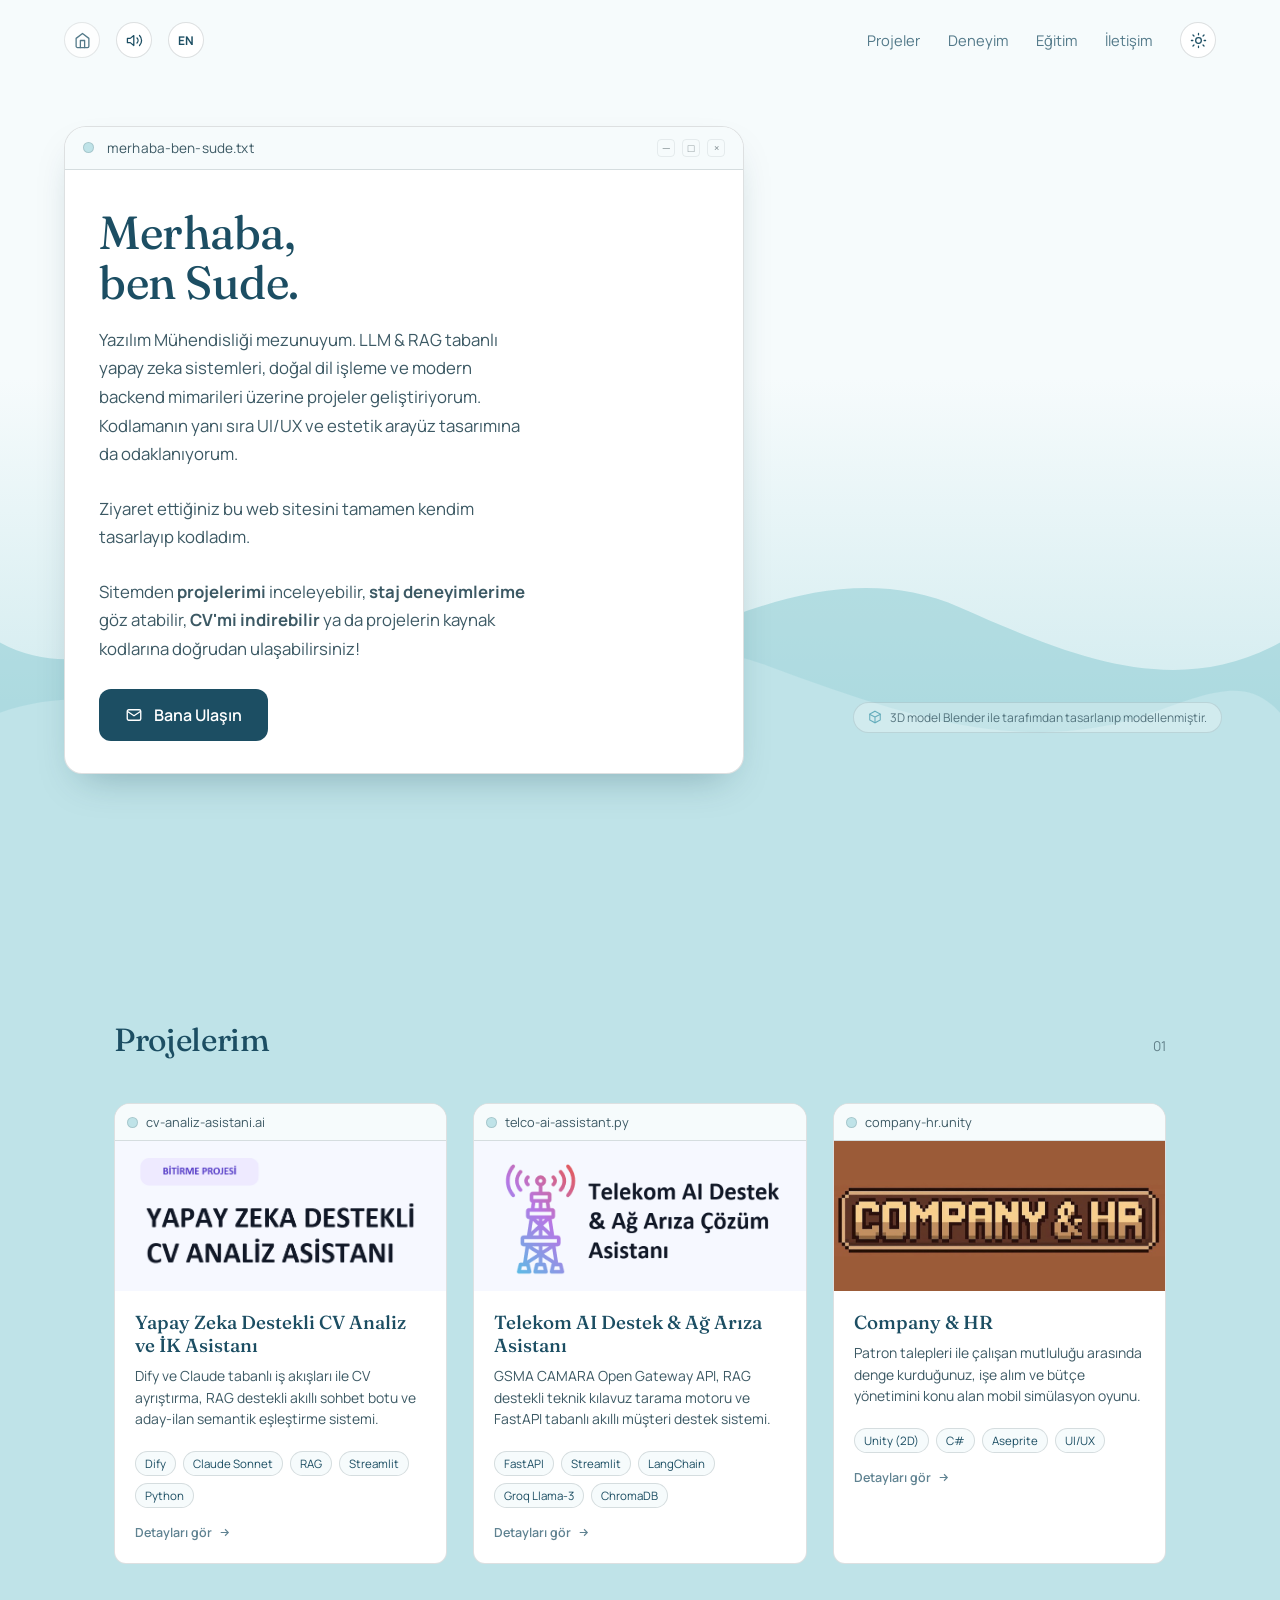
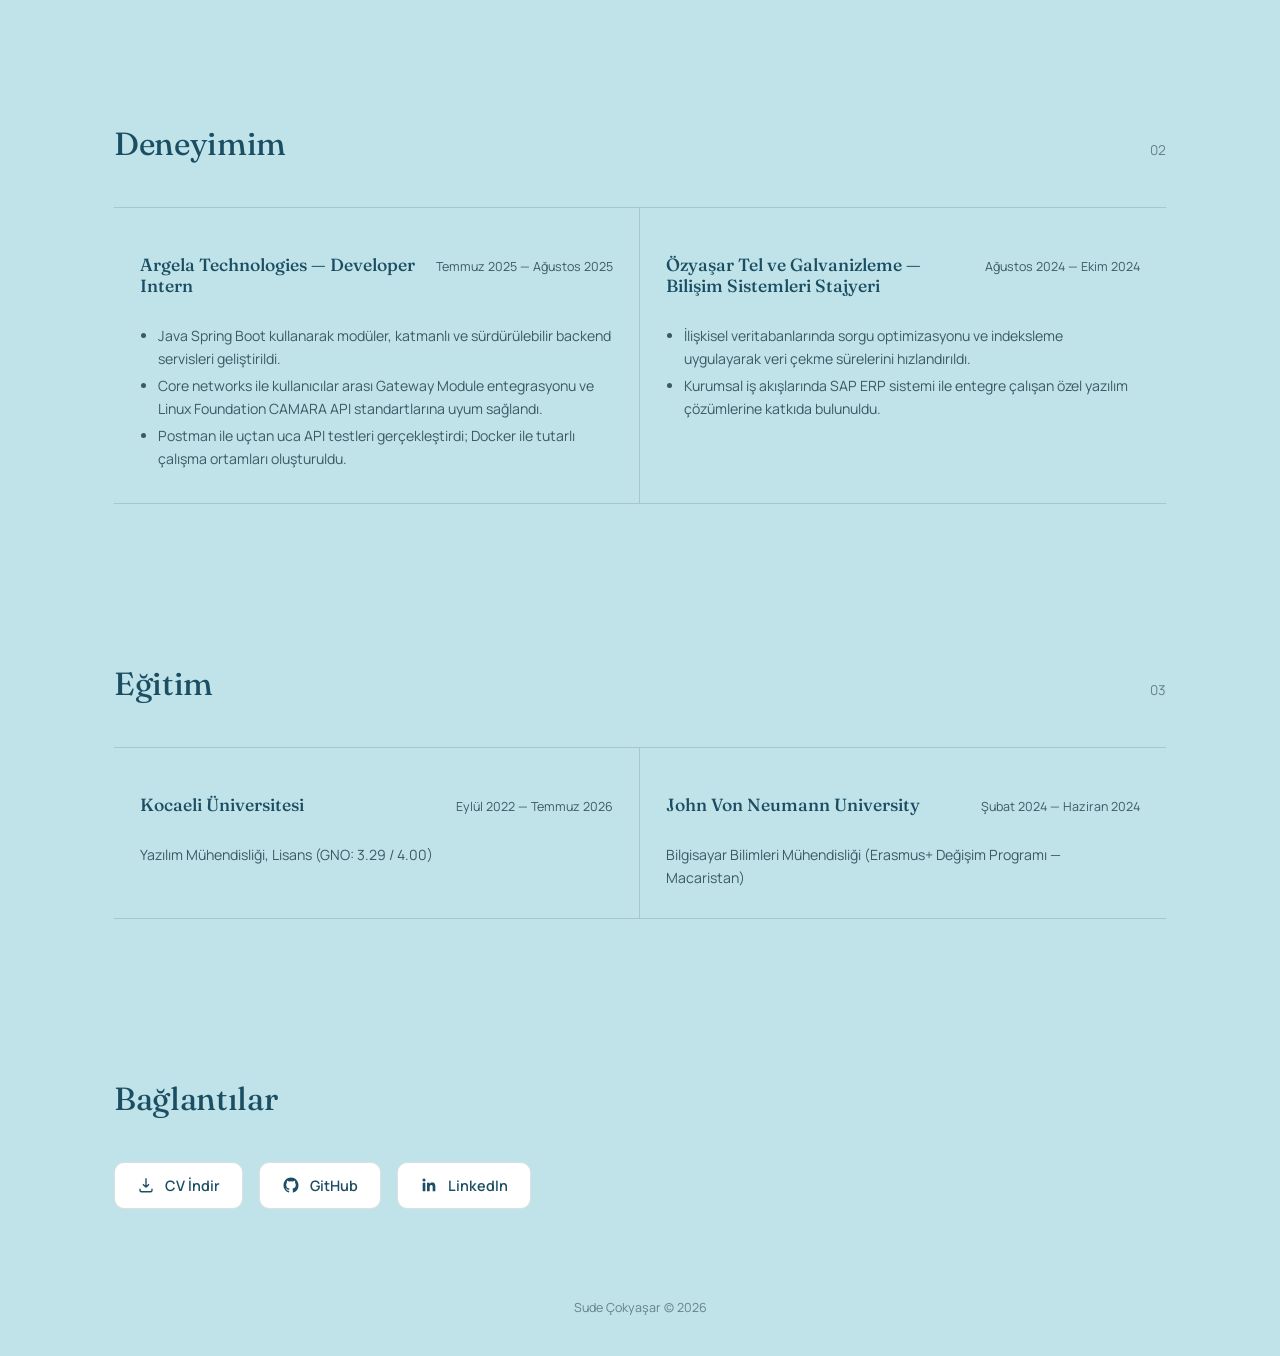
==== commit 8398ca6e: "Update print statement" ====
--- a/portfolyo/sude-portfolyo.html
+++ b/portfolyo/sude-portfolyo.html
@@ -1,10 +1,10 @@
 <!DOCTYPE html>
-<html lang="tr">
+<html lang="tr" data-lang="tr">
 <head>
 <meta charset="UTF-8">
 <meta name="viewport" content="width=device-width, initial-scale=1.0">
 <link rel="icon" href="data:image/svg+xml,<svg xmlns=%22http://www.w3.org/2000/svg%22 viewBox=%220 0 100 100%22><text y=%22.8em%22 font-size=%2275%22 text-anchor=%22middle%22 x=%2250%%22>✨</text></svg>">
-<title>Sude Çokyaşar — Portfolyo</title>
+<title>Sude Çokyaşar Portfolyo</title>
 <link rel="preconnect" href="https://fonts.googleapis.com">
 <link rel="preconnect" href="https://fonts.gstatic.com" crossorigin>
 <link href="https://fonts.googleapis.com/css2?family=Fraunces:opsz,wght@9..144,300;9..144,450;9..144,600&family=Manrope:wght@400;500;600;700&display=swap" rel="stylesheet">
@@ -70,6 +70,15 @@
   a{color:inherit;}
   button{font-family:inherit;}
 
+  /* Çoklu Dil Desteği Gösterim Kontrolleri */
+  [data-lang-en] { display: none; }
+  html[data-lang="en"] [data-lang-tr] { display: none; }
+  html[data-lang="en"] [data-lang-en] { display: inline; }
+  /* Blok elemanlar için varsayılan display uyumu */
+  html[data-lang="en"] p[data-lang-en], 
+  html[data-lang="en"] h3[data-lang-en], 
+  html[data-lang="en"] li[data-lang-en] { display: block; }
+
   /* ---------- NAV ---------- */
   .nav{
     position:fixed;
@@ -109,7 +118,19 @@
     text-decoration:none;
     transition:background-color .3s ease, border-color .3s ease, transform .18s ease;
   }
-  .icon-btn:hover{transform:translateY(-2px); opacity:1;}
+  .lang-btn {
+    width: 36px; height: 36px;
+    border-radius: 50%;
+    border: 1px solid var(--line);
+    background: var(--card-bg);
+    color: var(--sea-deep);
+    display: flex; align-items: center; justify-content: center;
+    cursor: pointer;
+    font-size: 0.75rem;
+    font-weight: 700;
+    transition: background-color .3s ease, border-color .3s ease, transform .18s ease;
+  }
+  .icon-btn:hover, .lang-btn:hover {transform:translateY(-2px); opacity:1;}
   .icon-btn svg{width:17px; height:17px;}
 
   /* ---------- HERO ---------- */
@@ -709,13 +730,15 @@
           <path d="M19.07 4.93a10 10 0 0 1 0 14.14M15.54 8.46a5 5 0 0 1 0 7.07"/>
         </svg>
       </button>
+      <!-- Dil Değiştirme Butonu (TR/EN) -->
+      <button class="lang-btn" id="langToggle" aria-label="Switch to English" title="Dil Değiştir / Change Language">EN</button>
     </div>
 
     <div class="nav-right">
-      <a href="#projeler">Projeler</a>
-      <a href="#deneyim">Deneyim</a>
-      <a href="#egitim">Eğitim</a>
-      <a href="#iletisim">İletişim</a>
+      <a href="#projeler"><span data-lang-tr>Projeler</span><span data-lang-en>Projects</span></a>
+      <a href="#deneyim"><span data-lang-tr>Deneyim</span><span data-lang-en>Experience</span></a>
+      <a href="#egitim"><span data-lang-tr>Eğitim</span><span data-lang-en>Education</span></a>
+      <a href="#iletisim"><span data-lang-tr>İletişim</span><span data-lang-en>Contact</span></a>
       <button class="icon-btn" id="themeToggle" aria-label="Karanlık modu aç">
         <svg id="themeIcon" viewBox="0 0 24 24" fill="none" stroke="currentColor" stroke-width="1.8" stroke-linecap="round" stroke-linejoin="round">
           <circle cx="12" cy="12" r="4"/>
@@ -731,17 +754,29 @@
       <div class="chrome-card">
         <div class="chrome-bar">
           <span class="chrome-dot"></span>
-          <span class="chrome-title">merhaba-ben-sude.txt</span>
+          <span class="chrome-title"><span data-lang-tr>merhaba-ben-sude.txt</span><span data-lang-en>hello-i-am-sude.txt</span></span>
           <div class="chrome-icons"><span>—</span><span>□</span><span>×</span></div>
         </div>
         <div class="chrome-body">
-          <h1>Merhaba,<br>ben Sude.</h1>
-          <p>Yazılım Mühendisliği mezunuyum. LLM & RAG tabanlı yapay zeka sistemleri, doğal dil işleme ve modern backend mimarileri üzerine projeler geliştiriyorum. Kodlamanın yanı sıra UI/UX ve estetik arayüz tasarımına da odaklanıyorum.</p>
-            <p> Ziyaret ettiğiniz bu web sitesini tamamen kendim tasarlayıp kodladım. </p>
-            <p> Sitemden <strong>projelerimi</strong> inceleyebilir, <strong>staj deneyimlerime</strong> göz atabilir, <strong>CV'mi indirebilir</strong> ya da projelerin kaynak kodlarına doğrudan ulaşabilirsiniz!</p>
+          <h1>
+            <span data-lang-tr>Merhaba,<br>ben Sude.</span>
+            <span data-lang-en>Hello,<br>I'm Sude.</span>
+          </h1>
+          <p>
+            <span data-lang-tr>Yazılım Mühendisliği mezunuyum. LLM & RAG tabanlı yapay zeka sistemleri, doğal dil işleme ve modern backend mimarileri üzerine projeler geliştiriyorum. Kodlamanın yanı sıra UI/UX ve estetik arayüz tasarımına da odaklanıyorum.</span>
+            <span data-lang-en>I am a Software Engineering graduate. I develop projects on LLM & RAG based AI systems, natural language processing, and modern backend architectures. Alongside coding, I also focus on UI/UX and aesthetic interface design.</span>
+          </p>
+            <p> 
+              <span data-lang-tr>Ziyaret ettiğiniz bu web sitesini tamamen kendim tasarlayıp kodladım.</span>
+              <span data-lang-en>I designed and coded this website entirely by myself.</span>
+            </p>
+            <p> 
+              <span data-lang-tr>Sitemden <strong>projelerimi</strong> inceleyebilir, <strong>staj deneyimlerime</strong> göz atabilir, <strong>CV'mi indirebilir</strong> ya da projelerin kaynak kodlarına doğrudan ulaşabilirsiniz!</span>
+              <span data-lang-en>You can inspect my <strong>projects</strong>, check out my <strong>internship experiences</strong>, download my <strong>CV</strong>, or access project source codes directly from my site!</span>
+            </p>
           <button class="btn" id="openMail">
             <svg viewBox="0 0 24 24" fill="none" stroke="currentColor" stroke-width="1.8"><rect x="3" y="5" width="18" height="14" rx="2"/><path d="M3 7l9 6 9-6"/></svg>
-            Bana Ulaşın
+            <span data-lang-tr>Bana Ulaşın</span><span data-lang-en>Get in Touch</span>
           </button>
         </div>
       </div>
@@ -770,7 +805,10 @@
             <path d="M12 2l9 4.9V17L12 22l-9-5V6.9L12 2z"/>
             <path d="M12 22V12M12 12L2.5 7.2M12 12l9.5-4.8"/>
           </svg>
-          <span>3D model Blender ile tarafımdan tasarlanıp modellenmiştir.</span>
+          <span>
+            <span data-lang-tr>3D model Blender ile tarafımdan tasarlanıp modellenmiştir.</span>
+            <span data-lang-en>3D model designed and modeled by me using Blender.</span>
+          </span>
         </div>
       </div>
     </div>
@@ -807,17 +845,17 @@
   <div class="mail-window" id="mailWindow">
     <div class="mail-bar" id="mailDrag">
       <span class="chrome-dot"></span>
-      <span class="mail-title">Yeni E-posta</span>
+      <span class="mail-title"><span data-lang-tr>Yeni E-posta</span><span data-lang-en>New Email</span></span>
       <button class="mail-close" id="closeMail">×</button>
     </div>
     <div class="mail-body">
-      <label for="fName">Adınız</label>
+      <label for="fName"><span data-lang-tr>Adınız</span><span data-lang-en>Your Name</span></label>
       <input id="fName" type="text" placeholder="Adınız Soyadınız">
-      <label for="fSubject">Konu</label>
+      <label for="fSubject"><span data-lang-tr>Konu</span><span data-lang-en>Subject</span></label>
       <input id="fSubject" type="text" placeholder="Mesaj konusu">
-      <label for="fMsg">Mesajınız</label>
+      <label for="fMsg"><span data-lang-tr>Mesajınız</span><span data-lang-en>Your Message</span></label>
       <textarea id="fMsg" placeholder="Merhaba Sude, ..."></textarea>
-      <button class="btn" type="button" onclick="window.location.href='mailto:sudecokyasar@gmail.com?subject='+encodeURIComponent(document.getElementById('fSubject').value)+'&body='+encodeURIComponent(document.getElementById('fMsg').value)">Gönder</button>
+      <button class="btn" type="button" onclick="window.location.href='mailto:sudecokyasar@gmail.com?subject='+encodeURIComponent(document.getElementById('fSubject').value)+'&body='+encodeURIComponent(document.getElementById('fMsg').value)"><span data-lang-tr>Gönder</span><span data-lang-en>Send</span></button>
     </div>
   </div>
 
@@ -843,9 +881,9 @@
         <div class="modal-actions">
           <a class="btn" id="modalRepo" href="https://github.com/sudecokyasar" target="_blank" rel="noopener">
             <svg viewBox="0 0 24 24" fill="currentColor"><path d="M12 2C6.48 2 2 6.58 2 12.25c0 4.53 2.87 8.37 6.84 9.73.5.1.68-.22.68-.49 0-.24-.01-1.04-.01-1.88-2.78.62-3.37-1.21-3.37-1.21-.45-1.18-1.11-1.49-1.11-1.49-.91-.64.07-.63.07-.63 1 .07 1.53 1.05 1.53 1.05.89 1.56 2.34 1.11 2.91.85.09-.66.35-1.11.63-1.37-2.22-.26-4.56-1.14-4.56-5.06 0-1.12.39-2.03 1.03-2.75-.1-.26-.45-1.31.1-2.73 0 0 .84-.28 2.75 1.05a9.3 9.3 0 0 1 5 0c1.91-1.33 2.75-1.05 2.75-1.05.55 1.42.2 2.47.1 2.73.64.72 1.03 1.63 1.03 2.75 0 3.93-2.34 4.79-4.57 5.05.36.32.68.94.68 1.9 0 1.37-.01 2.47-.01 2.81 0 .27.18.6.69.49A10.26 10.26 0 0 0 22 12.25C22 6.58 17.52 2 12 2Z"/></svg>
-            GitHub Reposu
+            <span data-lang-tr>GitHub Reposu</span><span data-lang-en>GitHub Repository</span>
           </a>
-          <a class="btn ghost" id="modalDemo" href="#" target="_blank" rel="noopener">Canlı Demo</a>
+          <a class="btn ghost" id="modalDemo" href="#" target="_blank" rel="noopener"><span data-lang-tr>Canlı Demo</span><span data-lang-en>Live Demo</span></a>
         </div>
       </div>
     </div>
@@ -854,7 +892,7 @@
   <!-- PROJECTS -->
   <section class="page" id="projeler">
     <div class="section-head">
-      <h2>Projelerim</h2>
+      <h2><span data-lang-tr>Projelerim</span><span data-lang-en>My Projects</span></h2>
       <span class="count">01</span>
     </div>
     <div class="projects-grid">
@@ -863,22 +901,40 @@
         <div class="project-top"><span class="chrome-dot"></span><span class="mail-title">cv-analiz-asistani.ai</span></div>
         <div class="project-media"><img src="assets\cv-analiz-asistanı.png" alt="Proje Ekran Görüntüsü" style="width:100%; height:100%; object-fit:cover;"></div>
         <div class="project-body">
-          <h3>Yapay Zeka Destekli CV Analiz ve İK Asistanı</h3>
-          <p>Dify ve Claude tabanlı iş akışları ile CV ayrıştırma, RAG destekli akıllı sohbet botu ve aday-ilan semantik eşleştirme sistemi.</p>
+          <h3>
+            <span data-lang-tr>Yapay Zeka Destekli CV Analiz ve İK Asistanı</span>
+            <span data-lang-en>AI-Powered CV Analysis & HR Assistant</span>
+          </h3>
+          <p>
+            <span data-lang-tr>Dify ve Claude tabanlı iş akışları ile CV ayrıştırma, RAG destekli akıllı sohbet botu ve aday-ilan semantik eşleştirme sistemi.</span>
+            <span data-lang-en>CV parsing workflows with Dify and Claude, RAG-supported smart chatbot, and candidate-job semantic matching system.</span>
+          </p>
           <div class="tag-row">
             <span class="tag">Dify</span><span class="tag">Claude Sonnet</span><span class="tag">RAG</span><span class="tag">Streamlit</span><span class="tag">Python</span>
           </div>
           <div class="view-more">
-            Detayları gör
+            <span data-lang-tr>Detayları gör</span><span data-lang-en>View details</span>
             <svg viewBox="0 0 24 24" fill="none" stroke="currentColor" stroke-width="2"><path d="M5 12h14M13 6l6 6-6 6"/></svg>
           </div>
           <div class="feature-overlay">
-            <h4>Öne Çıkanlar</h4>
+            <h4><span data-lang-tr>Öne Çıkanlar</span><span data-lang-en>Highlights</span></h4>
             <ul>
-              <li>%86.7 alan doğruluğu ile JSON şema dönüşümü</li>
-              <li>RAG destekli akıllı İK sohbet botu</li>
-              <li>NDCG@5 skorunda 0.908 başarı</li>
-              <li>Streamlit üzerinde interaktif kontrol paneli</li>
+              <li>
+                <span data-lang-tr>%86.7 alan doğruluğu ile JSON şema dönüşümü</span>
+                <span data-lang-en>JSON schema transformation with 86.7% field accuracy</span>
+              </li>
+              <li>
+                <span data-lang-tr>RAG destekli akıllı İK sohbet botu</span>
+                <span data-lang-en>RAG-supported smart HR chatbot</span>
+              </li>
+              <li>
+                <span data-lang-tr>NDCG@5 skorunda 0.908 başarı</span>
+                <span data-lang-en>0.908 success score in NDCG@5</span>
+              </li>
+              <li>
+                <span data-lang-tr>Streamlit üzerinde interaktif kontrol paneli</span>
+                <span data-lang-en>Interactive control panel on Streamlit</span>
+              </li>
             </ul>
           </div>
         </div>
@@ -893,8 +949,14 @@
           <img src="assets/telecom.png" alt="TelcoAI Ekran Görüntüsü" style="width:100%; height:100%; object-fit:cover;">
         </div>
         <div class="project-body">
-          <h3>Telekom AI Destek &amp; Ağ Arıza Asistanı</h3>
-          <p>GSMA CAMARA Open Gateway API, RAG destekli teknik kılavuz tarama motoru ve FastAPI tabanlı akıllı müşteri destek sistemi.</p>
+          <h3>
+            <span data-lang-tr>Telekom AI Destek &amp; Ağ Arıza Asistanı</span>
+            <span data-lang-en>Telecom AI Support & Network Fault Assistant</span>
+          </h3>
+          <p>
+            <span data-lang-tr>GSMA CAMARA Open Gateway API, RAG destekli teknik kılavuz tarama motoru ve FastAPI tabanlı akıllı müşteri destek sistemi.</span>
+            <span data-lang-en>GSMA CAMARA Open Gateway API, RAG-supported technical guide scanning engine, and FastAPI-based smart customer support system.</span>
+          </p>
           <div class="tag-row">
             <span class="tag">FastAPI</span>
             <span class="tag">Streamlit</span>
@@ -903,16 +965,28 @@
             <span class="tag">ChromaDB</span>
           </div>
           <div class="view-more">
-            Detayları gör
+            <span data-lang-tr>Detayları gör</span><span data-lang-en>View details</span>
             <svg viewBox="0 0 24 24" fill="none" stroke="currentColor" stroke-width="2"><path d="M5 12h14M13 6l6 6-6 6"/></svg>
           </div>
           <div class="feature-overlay">
-            <h4>Öne Çıkanlar</h4>
+            <h4><span data-lang-tr>Öne Çıkanlar</span><span data-lang-en>Highlights</span></h4>
             <ul>
-              <li>GSMA CAMARA Open Gateway API entegrasyonu</li>
-              <li>ChromaDB ve MiniLM ile RAG tabanlı teknik kılavuz arama</li>
-              <li>Groq LLM (Llama-3.1-70B) ile dinamik Tool Calling</li>
-              <li>Canlı abone kokpiti ve Streamlit arayüzü</li>
+              <li>
+                <span data-lang-tr>GSMA CAMARA Open Gateway API entegrasyonu</span>
+                <span data-lang-en>GSMA CAMARA Open Gateway API integration</span>
+              </li>
+              <li>
+                <span data-lang-tr>ChromaDB ve MiniLM ile RAG tabanlı teknik kılavuz arama</span>
+                <span data-lang-en>RAG-based technical manual search with ChromaDB and MiniLM</span>
+              </li>
+              <li>
+                <span data-lang-tr>Groq LLM (Llama-3.1-70B) ile dinamik Tool Calling</span>
+                <span data-lang-en>Dynamic Tool Calling with Groq LLM (Llama-3.1-70B)</span>
+              </li>
+              <li>
+                <span data-lang-tr>Canlı abone kokpiti ve Streamlit arayüzü</span>
+                <span data-lang-en>Live subscriber cockpit and Streamlit interface</span>
+              </li>
             </ul>
           </div>
         </div>
@@ -923,21 +997,36 @@
         <div class="project-media"><img src="assets/hr.png" alt="Company & HR Ekran Görüntüsü" style="width:100%; height:100%; object-fit:cover;"></div>
         <div class="project-body">
           <h3>Company &amp; HR</h3>
-          <p>Patron talepleri ile çalışan mutluluğu arasında denge kurduğunuz, işe alım ve bütçe yönetimini konu alan mobil simülasyon oyunu.</p>
+          <p>
+            <span data-lang-tr>Patron talepleri ile çalışan mutluluğu arasında denge kurduğunuz, işe alım ve bütçe yönetimini konu alan mobil simülasyon oyunu.</span>
+            <span data-lang-en>A mobile simulation game focusing on recruitment and budget management, where you balance boss demands and employee happiness.</span>
+          </p>
           <div class="tag-row">
             <span class="tag">Unity (2D)</span><span class="tag">C#</span><span class="tag">Aseprite</span><span class="tag">UI/UX</span>
           </div>
           <div class="view-more">
-            Detayları gör
+            <span data-lang-tr>Detayları gör</span><span data-lang-en>View details</span>
             <svg viewBox="0 0 24 24" fill="none" stroke="currentColor" stroke-width="2"><path d="M5 12h14M13 6l6 6-6 6"/></svg>
           </div>
           <div class="feature-overlay">
-            <h4>Öne Çıkanlar</h4>
+            <h4><span data-lang-tr>Öne Çıkanlar</span><span data-lang-en>Highlights</span></h4>
             <ul>
-              <li>Dinamik ofis ortamı ve gerçekçi karar mekanizmaları</li>
-              <li>Aday CV inceleme ve akıllı işe alım modülü</li>
-              <li>Patron aramaları ve yüz yüze çalışan iletişimi</li>
-              <li>Bütçe, maaş yönetimi ve ofis motivasyon etkinlikleri</li>
+              <li>
+                <span data-lang-tr>Dinamik ofis ortamı ve gerçekçi karar mekanizmaları</span>
+                <span data-lang-en>Dynamic office environment and realistic decision-making mechanisms</span>
+              </li>
+              <li>
+                <span data-lang-tr>Aday CV inceleme ve akıllı işe alım modülü</span>
+                <span data-lang-en>Candidate CV review and smart recruitment module</span>
+              </li>
+              <li>
+                <span data-lang-tr>Patron aramaları ve yüz yüze çalışan iletişimi</span>
+                <span data-lang-en>Boss calls and face-to-face employee communication</span>
+              </li>
+              <li>
+                <span data-lang-tr>Bütçe, maaş yönetimi ve ofis motivasyon etkinlikleri</span>
+                <span data-lang-en>Budget, salary management, and office motivation events</span>
+              </li>
             </ul>
           </div>
         </div>
@@ -948,29 +1037,53 @@
   <!-- EXPERIENCE -->
   <section class="page" id="deneyim">
     <div class="section-head">
-      <h2>Deneyimim</h2>
+      <h2><span data-lang-tr>Deneyimim</span><span data-lang-en>Experience</span></h2>
       <span class="count">02</span>
     </div>
     <div class="exp-grid">
       <div class="exp-item" data-skills="Spring Boot,CAMARA API,Java,Gateway,Docker,Postman">
         <div class="exp-head">
           <h3>Argela Technologies — Developer Intern</h3>
-          <time>Temmuz 2025 — Ağustos 2025</time>
+          <time>
+            <span data-lang-tr>Temmuz 2025 — Ağustos 2025</span>
+            <span data-lang-en>July 2025 — August 2025</span>
+          </time>
         </div>
         <ul>
-          <li>Java Spring Boot kullanarak modüler, katmanlı ve sürdürülebilir backend servisleri geliştirildi.</li>
-          <li>Core networks ile kullanıcılar arası Gateway Module entegrasyonu ve Linux Foundation CAMARA API standartlarına uyum sağlandı.</li>
-          <li>Postman ile uçtan uca API testleri gerçekleştirdi; Docker ile tutarlı çalışma ortamları oluşturuldu.</li>
+          <li>
+            <span data-lang-tr>Java Spring Boot kullanarak modüler, katmanlı ve sürdürülebilir backend servisleri geliştirildi.</span>
+            <span data-lang-en>Developed modular, layered, and sustainable backend services using Java Spring Boot.</span>
+          </li>
+          <li>
+            <span data-lang-tr>Core networks ile kullanıcılar arası Gateway Module entegrasyonu ve Linux Foundation CAMARA API standartlarına uyum sağlandı.</span>
+            <span data-lang-en>Integrated Gateway Module between core networks and users, and complied with Linux Foundation CAMARA API standards.</span>
+          </li>
+          <li>
+            <span data-lang-tr>Postman ile uçtan uca API testleri gerçekleştirdi; Docker ile tutarlı çalışma ortamları oluşturuldu.</span>
+            <span data-lang-en>Conducted end-to-end API tests with Postman; created consistent working environments with Docker.</span>
+          </li>
         </ul>
       </div>
-      <div class="exp-item" data-skills="Veritabanı Optimizasyonu,Sistem Entegrasyonu,İndeksleme,SAP ERP,SQL">
+      <div class="exp-item" data-skills="Database Optimization,System Integration,Indexing,SAP ERP,SQL">
         <div class="exp-head">
-          <h3>Özyaşar Tel ve Galvanizleme — Bilişim Sistemleri Stajyeri</h3>
-          <time>Ağustos 2024 — Ekim 2024</time>
+          <h3>
+            <span data-lang-tr>Özyaşar Tel ve Galvanizleme — Bilişim Sistemleri Stajyeri</span>
+            <span data-lang-en>Özyaşar Wire and Galvanizing — IT Systems Intern</span>
+          </h3>
+          <time>
+            <span data-lang-tr>Ağustos 2024 — Ekim 2024</span>
+            <span data-lang-en>August 2024 — October 2024</span>
+          </time>
         </div>
         <ul>
-          <li>İlişkisel veritabanlarında sorgu optimizasyonu ve indeksleme uygulayarak veri çekme sürelerini hızlandırıldı.</li>
-          <li>Kurumsal iş akışlarında SAP ERP sistemi ile entegre çalışan özel yazılım çözümlerine katkıda bulunuldu.</li>
+          <li>
+            <span data-lang-tr>İlişkisel veritabanlarında sorgu optimizasyonu ve indeksleme uygulayarak veri çekme sürelerini hızlandırıldı.</span>
+            <span data-lang-en>Accelerated data retrieval times by applying query optimization and indexing in relational databases.</span>
+          </li>
+          <li>
+            <span data-lang-tr>Kurumsal iş akışlarında SAP ERP sistemi ile entegre çalışan özel yazılım çözümlerine katkıda bulunuldu.</span>
+            <span data-lang-en>Contributed to custom software solutions integrated with the SAP ERP system in corporate workflows.</span>
+          </li>
         </ul>
       </div>
     </div>
@@ -979,23 +1092,38 @@
   <!-- EDUCATION -->
   <section class="page" id="egitim">
     <div class="section-head">
-      <h2>Eğitim</h2>
+      <h2><span data-lang-tr>Eğitim</span><span data-lang-en>Education</span></h2>
       <span class="count">03</span>
     </div>
     <div class="exp-grid">
       <div class="exp-item">
         <div class="exp-head">
-          <h3>Kocaeli Üniversitesi</h3>
-          <time>Eylül 2022 — Temmuz 2026</time>
+          <h3>
+            <span data-lang-tr>Kocaeli Üniversitesi</span>
+            <span data-lang-en>Kocaeli University</span>
+          </h3>
+          <time>
+            <span data-lang-tr>Eylül 2022 — Temmuz 2026</span>
+            <span data-lang-en>September 2022 — July 2026</span>
+          </time>
         </div>
-        <p class="edu-sub">Yazılım Mühendisliği, Lisans (GNO: 3.29 / 4.00)</p>
+        <p class="edu-sub">
+          <span data-lang-tr>Yazılım Mühendisliği, Lisans (GNO: 3.29 / 4.00)</span>
+          <span data-lang-en>Software Engineering, Bachelor's Degree (GPA: 3.29 / 4.00)</span>
+        </p>
       </div>
       <div class="exp-item">
         <div class="exp-head">
           <h3>John Von Neumann University</h3>
-          <time>Şubat 2024 — Haziran 2024</time>
+          <time>
+            <span data-lang-tr>Şubat 2024 — Haziran 2024</span>
+            <span data-lang-en>February 2024 — June 2024</span>
+          </time>
         </div>
-        <p class="edu-sub">Bilgisayar Bilimleri Mühendisliği (Erasmus+ Değişim Programı — Macaristan)</p>
+        <p class="edu-sub">
+          <span data-lang-tr>Bilgisayar Bilimleri Mühendisliği (Erasmus+ Değişim Programı — Macaristan)</span>
+          <span data-lang-en>Computer Science Engineering (Erasmus+ Exchange Program — Hungary)</span>
+        </p>
       </div>
     </div>
   </section>
@@ -1003,12 +1131,12 @@
   <!-- LINKS -->
   <section class="page" id="iletisim">
     <div class="section-head">
-      <h2>Bağlantılar</h2>
+      <h2><span data-lang-tr>Bağlantılar</span><span data-lang-en>Links</span></h2>
     </div>
     <div class="links-row">
       <a class="link-pill" href="SudeCokyasar_CV.pdf" download="Sude_Cokyasar_CV.pdf">
         <svg viewBox="0 0 24 24" fill="none" stroke="currentColor" stroke-width="1.8"><path d="M12 3v12m0 0l-4-4m4 4l4-4M4 17v2a2 2 0 0 0 2 2h12a2 2 0 0 0 2-2v-2"/></svg>
-        CV İndir
+        <span data-lang-tr>CV İndir</span><span data-lang-en>Download CV</span>
       </a>
       <a class="link-pill" href="https://github.com/sudecokyasar" target="_blank" rel="noopener">
         <svg viewBox="0 0 24 24" fill="currentColor"><path d="M12 2C6.48 2 2 6.58 2 12.25c0 4.53 2.87 8.37 6.84 9.73.5.1.68-.22.68-.49 0-.24-.01-1.04-.01-1.88-2.78.62-3.37-1.21-3.37-1.21-.45-1.18-1.11-1.49-1.11-1.49-.91-.64.07-.63.07-.63 1 .07 1.53 1.05 1.53 1.05.89 1.56 2.34 1.11 2.91.85.09-.66.35-1.11.63-1.37-2.22-.26-4.56-1.14-4.56-5.06 0-1.12.39-2.03 1.03-2.75-.1-.26-.45-1.31.1-2.73 0 0 .84-.28 2.75 1.05a9.3 9.3 0 0 1 5 0c1.91-1.33 2.75-1.05 2.75-1.05.55 1.42.2 2.47.1 2.73.64.72 1.03 1.63 1.03 2.75 0 3.93-2.34 4.79-4.57 5.05.36.32.68.94.68 1.9 0 1.37-.01 2.47-.01 2.81 0 .27.18.6.69.49A10.26 10.26 0 0 0 22 12.25C22 6.58 17.52 2 12 2Z"/></svg>
@@ -1112,6 +1240,21 @@
   document.querySelectorAll('button, a, .project-card').forEach(el => {
     el.addEventListener('mouseenter', playHoverSound);
     el.addEventListener('click', playClickSound);
+  });
+
+  // ---------- DİL DEĞİŞTİRME (TR / EN) MANTIĞI ----------
+  const langToggle = document.getElementById('langToggle');
+  let currentLang = 'tr';
+
+  function applyLanguage(lang) {
+    currentLang = lang;
+    document.documentElement.setAttribute('data-lang', lang);
+    langToggle.textContent = lang === 'tr' ? 'EN' : 'TR';
+    langToggle.setAttribute('aria-label', lang === 'tr' ? 'Switch to English' : 'Türkçeye Geç');
+  }
+
+  langToggle.addEventListener('click', () => {
+    applyLanguage(currentLang === 'tr' ? 'en' : 'tr');
   });
 
   // ---------- SOFT ARKA PLAN MÜZİĞİ SENTEZLEYİCİSİ ----------
@@ -1288,8 +1431,14 @@
   const projects = {
     talentlens: {
       window: 'cv-analiz-asistani.ai',
-      title: 'Yapay Zeka Destekli CV Analiz ve İK Asistanı (Bitirme Tezi)',
-      desc: 'Dify ve Claude (Sonnet) iş akışları entegre edilerek CV metinleri %86.7 alan doğruluğu ile JSON şemalarına dönüştürüldü. RAG destekli akıllı İK sohbet botu geliştirildi. TF-IDF ve LLM sıralama algoritmaları karşılaştırıldı; eşleştirmede NDCG@5 skorunda 0.908 ve Pearson korelasyonunda 0.752 başarı elde edildi. PyMuPDF, python-docx ve pandas ile veri boru hatları kurularak kararlar Streamlit kontrol paneline aktarıldı.',
+      title: {
+        tr: 'Yapay Zeka Destekli CV Analiz ve İK Asistanı (Bitirme Tezi)',
+        en: 'AI-Powered CV Analysis & HR Assistant (Graduation Thesis)'
+      },
+      desc: {
+        tr: 'Dify ve Claude (Sonnet) iş akışları entegre edilerek CV metinleri %86.7 alan doğruluğu ile JSON şemalarına dönüştürüldü. RAG destekli akıllı İK sohbet botu geliştirildi. TF-IDF ve LLM sıralama algoritmaları karşılaştırıldı; eşleştirmede NDCG@5 skorunda 0.908 ve Pearson korelasyonunda 0.752 başarı elde edildi. PyMuPDF, python-docx ve pandas ile veri boru hatları kurularak kararlar Streamlit kontrol paneline aktarıldı.',
+        en: 'Integrated Dify and Claude (Sonnet) workflows to convert CV texts into JSON schemas with 86.7% field accuracy. Developed a RAG-supported smart HR chatbot. Compared TF-IDF and LLM ranking algorithms; achieved 0.908 in NDCG@5 and 0.752 in Pearson correlation. Built data pipelines using PyMuPDF, python-docx, and pandas to feed decisions into a Streamlit dashboard.'
+      },
       tags: ['Dify', 'Claude Sonnet', 'RAG', 'Streamlit', 'Python', 'PyMuPDF', 'Pandas'],
       repo: 'https://github.com/bsenurbas/cv-analiz-asistani',
       demo: 'https://cv-analiz-asistani-uio3.vercel.app',
@@ -1303,8 +1452,14 @@
     },
     telcoai: {
       window: 'telco-ai-assistant.py',
-      title: 'Telekom AI Destek & Ağ Arıza Çözüm Asistanı',
-      desc: 'GSMA CAMARA Open Gateway API standartları üzerinden gerçek zamanlı hat ve cihaz durumunu sorgulayan Tool/Function Calling mimarisi. ChromaDB ve sentence-transformers tabanlı RAG motoru ile teknik kılavuz taraması yaparken, Groq LLM (Llama-3.1-70B) ve FastAPI altyapısı ile güvenli, çok turlu bir akıllı destek deneyimi sunar.',
+      title: {
+        tr: 'Telekom AI Destek & Ağ Arıza Çözüm Asistanı',
+        en: 'Telecom AI Support & Network Fault Resolution Assistant'
+      },
+      desc: {
+        tr: 'GSMA CAMARA Open Gateway API standartları üzerinden gerçek zamanlı hat ve cihaz durumunu sorgulayan Tool/Function Calling mimarisi. ChromaDB ve sentence-transformers tabanlı RAG motoru ile teknik kılavuz taraması yaparken, Groq LLM (Llama-3.1-70B) ve FastAPI altyapısı ile güvenli, çok turlu bir akıllı destek deneyimi sunar.',
+        en: 'Tool/Function Calling architecture querying real-time line and device status via GSMA CAMARA Open Gateway API standards. Powered by a ChromaDB and sentence-transformers based RAG engine for technical manual scanning, backed by Groq LLM (Llama-3.1-70B) and FastAPI.'
+      },
       tags: ['FastAPI', 'Streamlit', 'LangChain', 'Groq Llama-3', 'ChromaDB', 'CAMARA API'],
       repo: 'https://github.com/sudecokyasar/Telecom-AI-Assistant',
       demo: 'https://telecom-ai-assistant1.streamlit.app',
@@ -1318,8 +1473,14 @@
     },
     companyhr: {
       window: 'company-hr.unity',
-      title: 'Company & HR — Mobil Simülasyon Oyunu',
-      desc: 'Bir İK uzmanı olarak patronun talepleri ile çalışanların mutluluğu arasındaki ince çizgide denge kurmaya çalıştığınız karar odaklı bir mobil simülasyon ve yönetim oyunu. İşe alımlar, bütçe yönetimi, ofis içi krizler ve birebir çalışan iletişimleriyle şirketi başarıya taşıyın.',
+      title: {
+        tr: 'Company & HR — Mobil Simülasyon Oyunu',
+        en: 'Company & HR — Mobile Simulation Game'
+      },
+      desc: {
+        tr: 'Bir İK uzmanı olarak patronun talepleri ile çalışanların mutluluğu arasındaki ince çizgide denge kurmaya çalıştığınız karar odaklı bir mobil simülasyon ve yönetim oyunu. İşe alımlar, bütçe yönetimi, ofis içi krizler ve birebir çalışan iletişimleriyle şirketi başarıya taşıyın.',
+        en: 'A decision-driven mobile simulation and management game where you balance boss demands and employee happiness as an HR specialist. Lead your company to success through recruitment, budget management, office crises, and one-on-one staff communication.'
+      },
       tags: ['Unity (2D)', 'C#', 'Aseprite', 'UI/UX', 'Mobile Game'],
       repo: 'https://github.com/kyatoprak/Company-HR',
       demo: '#',
@@ -1357,8 +1518,8 @@
     modalPanel.style.transform = '';
 
     modalWindowTitle.textContent = p.window;
-    modalTitle.textContent = p.title;
-    modalDesc.textContent = p.desc;
+    modalTitle.textContent = p.title[currentLang];
+    modalDesc.textContent = p.desc[currentLang];
     modalTags.innerHTML = p.tags.map(t => `<span class="tag">${t}</span>`).join('');
     
     shotGrid.innerHTML = p.shots.map((imgSrc, idx) => `
@@ -1554,4 +1715,4 @@
   });
 </script>
 </body>
-</html>+</html>
